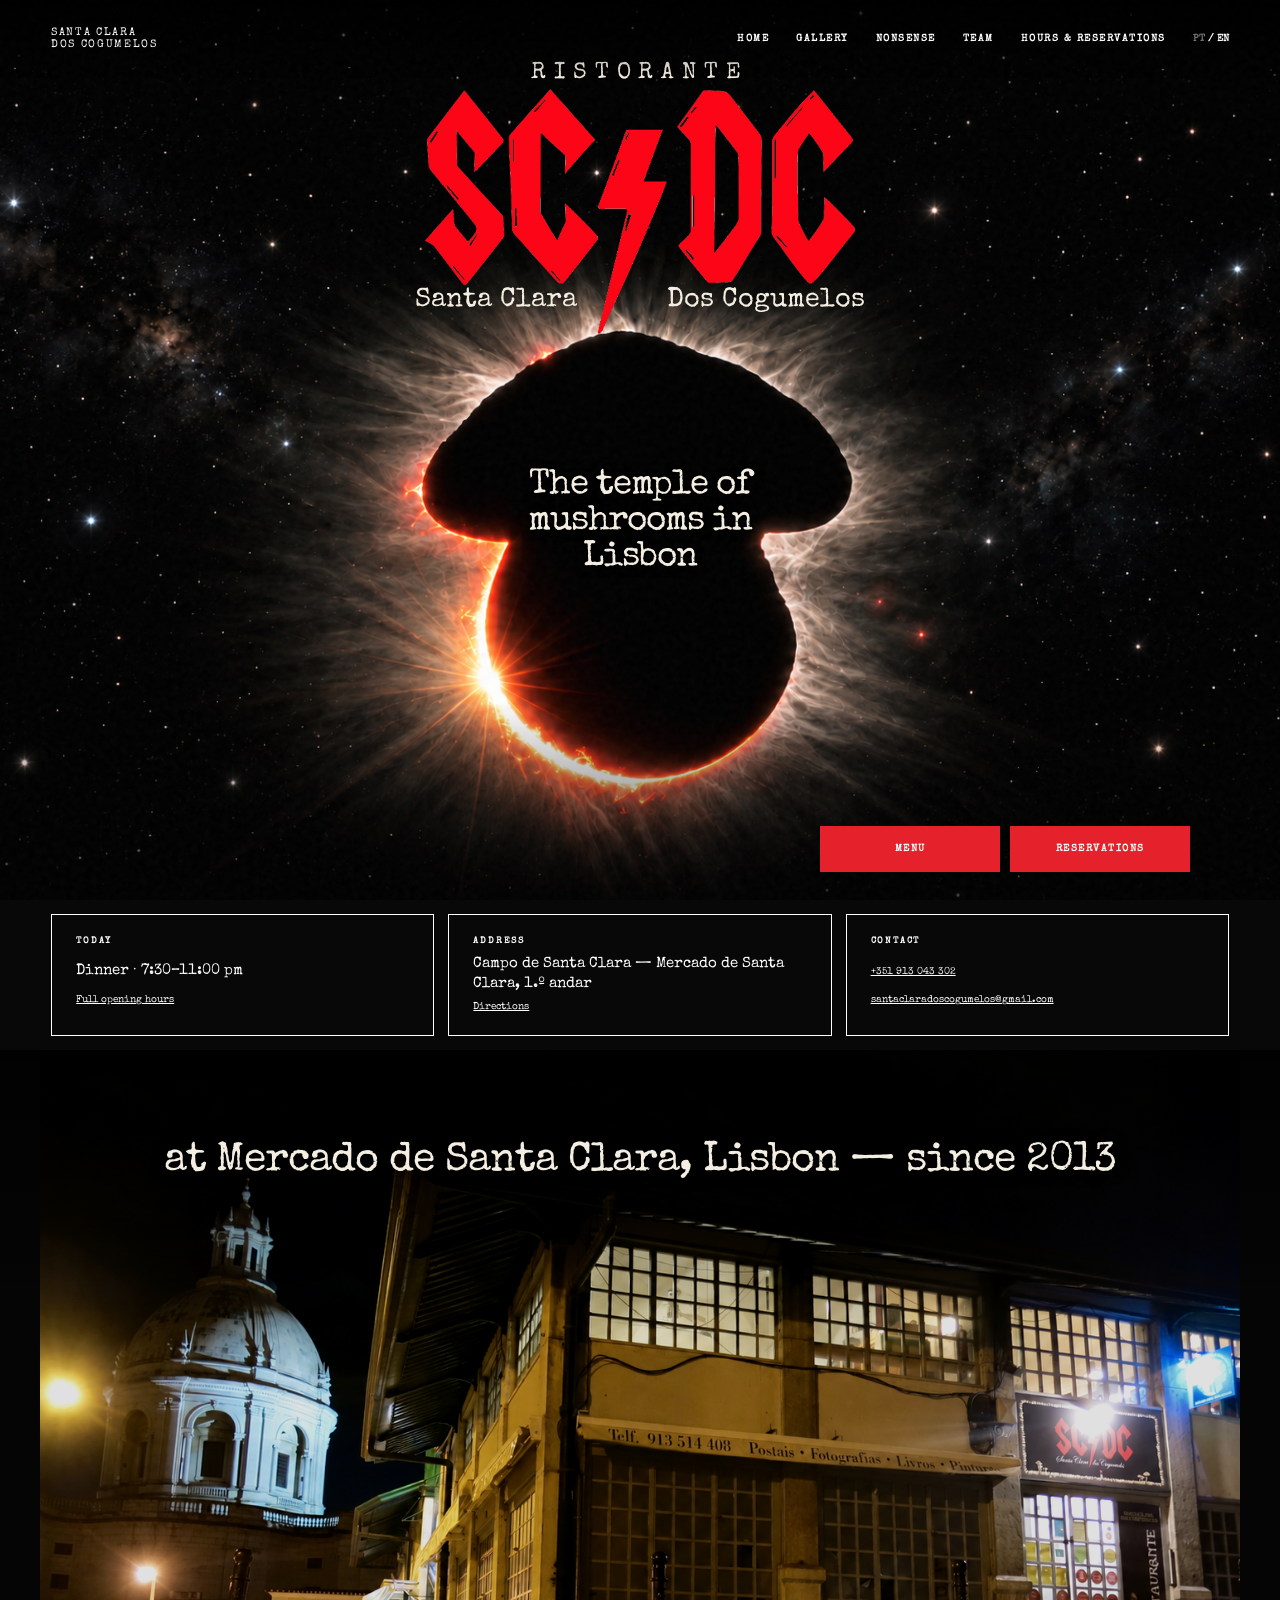
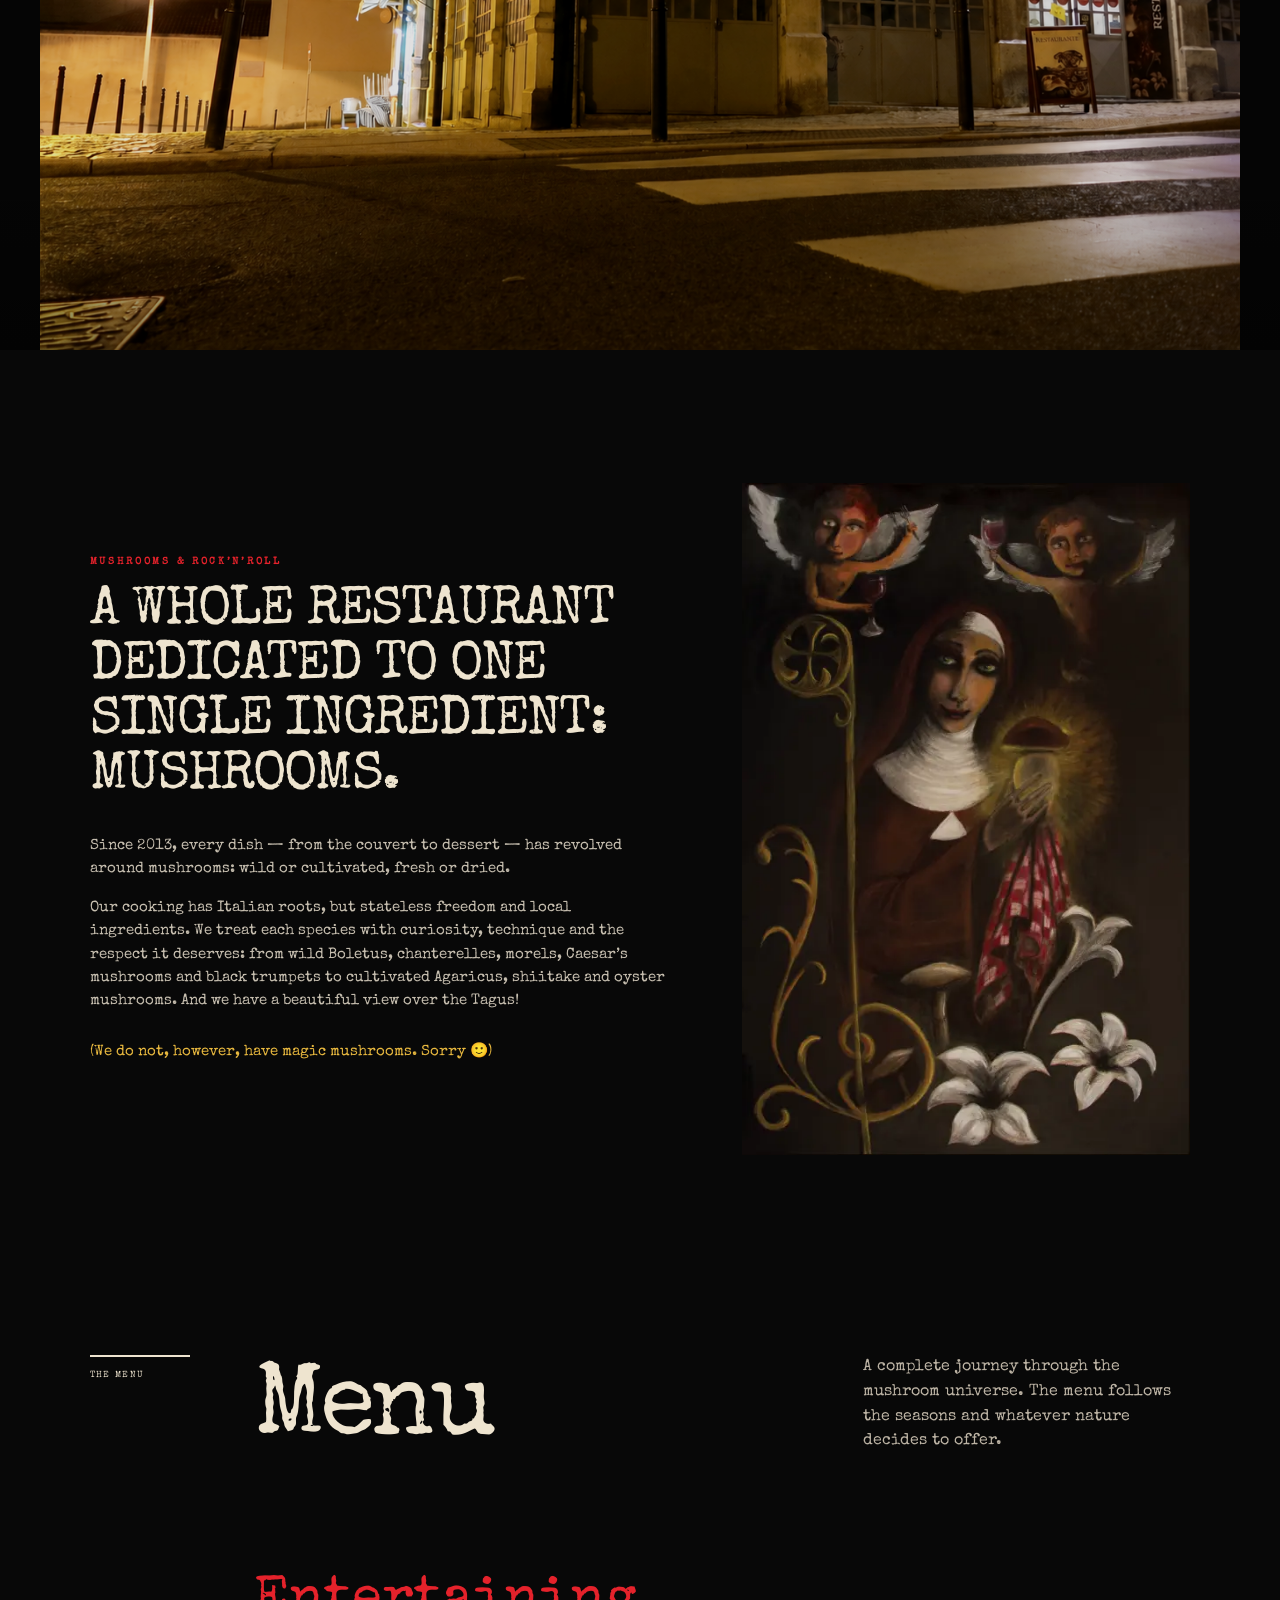
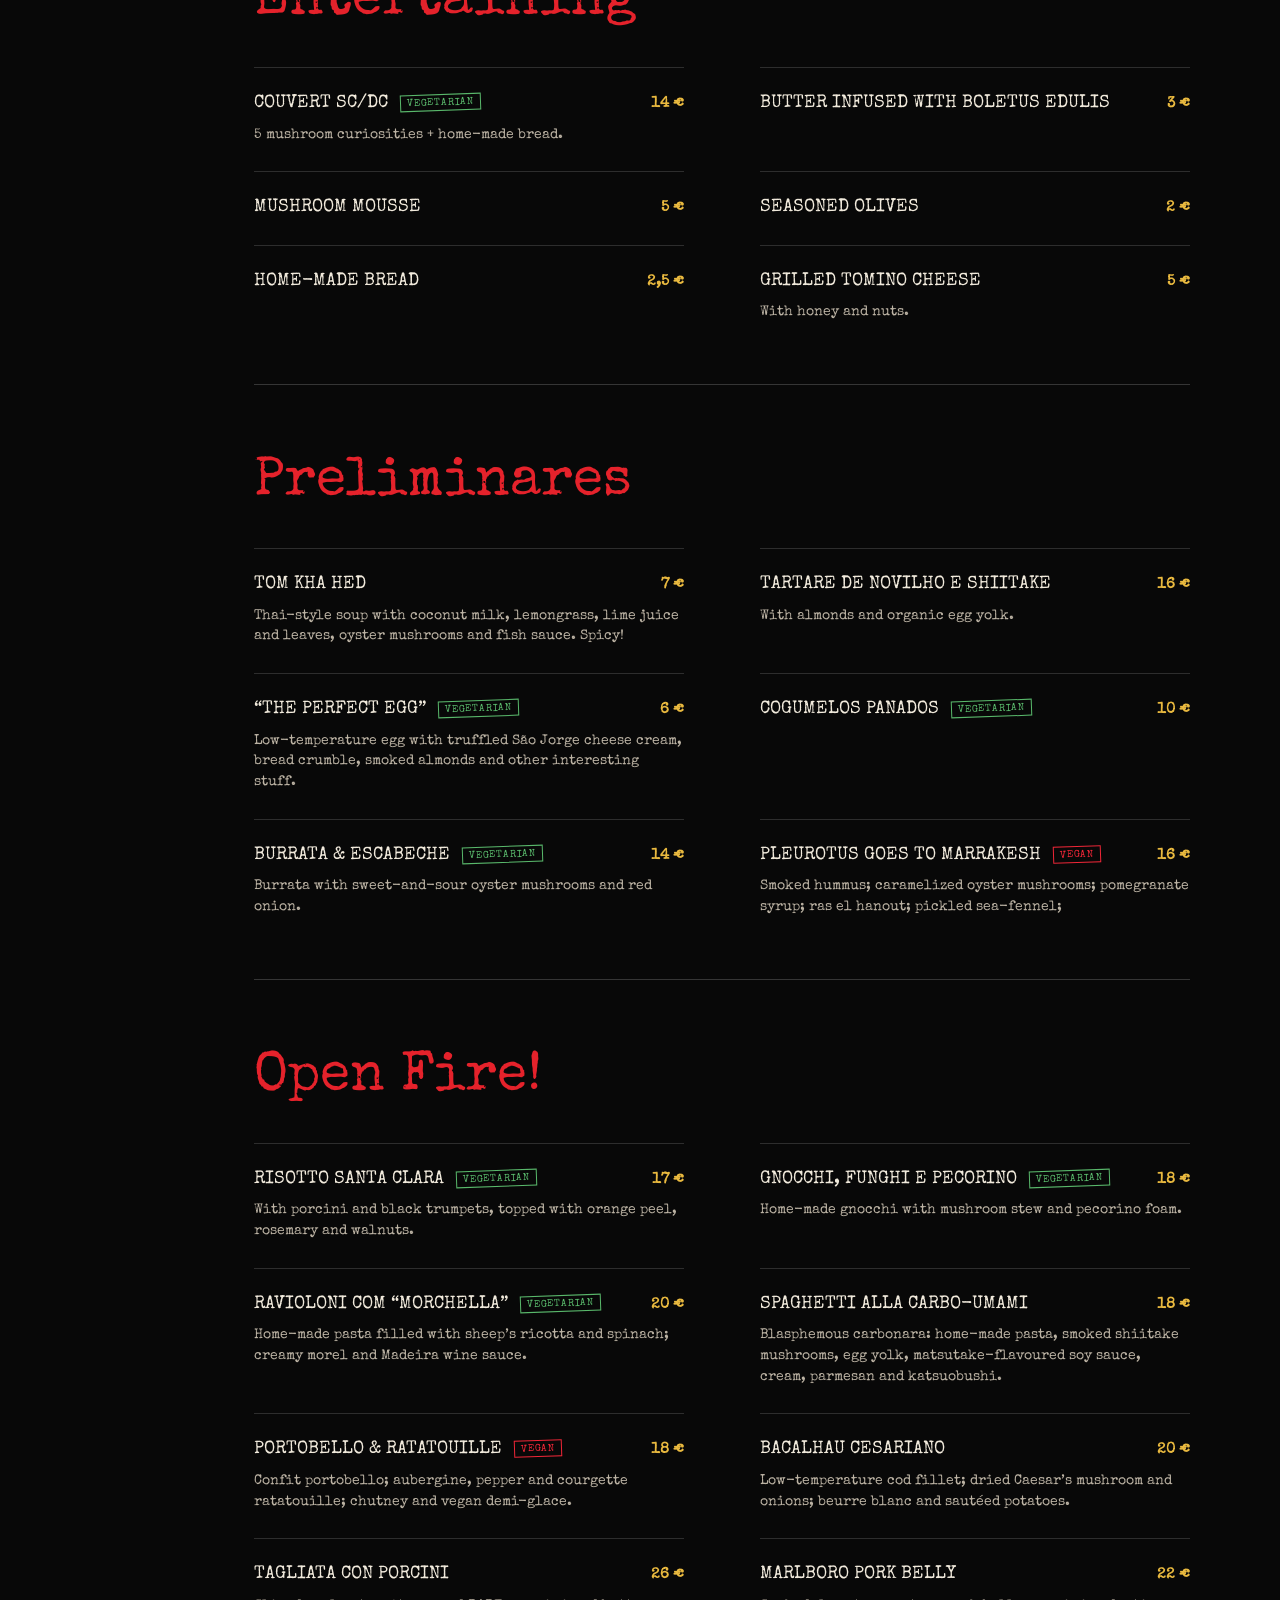
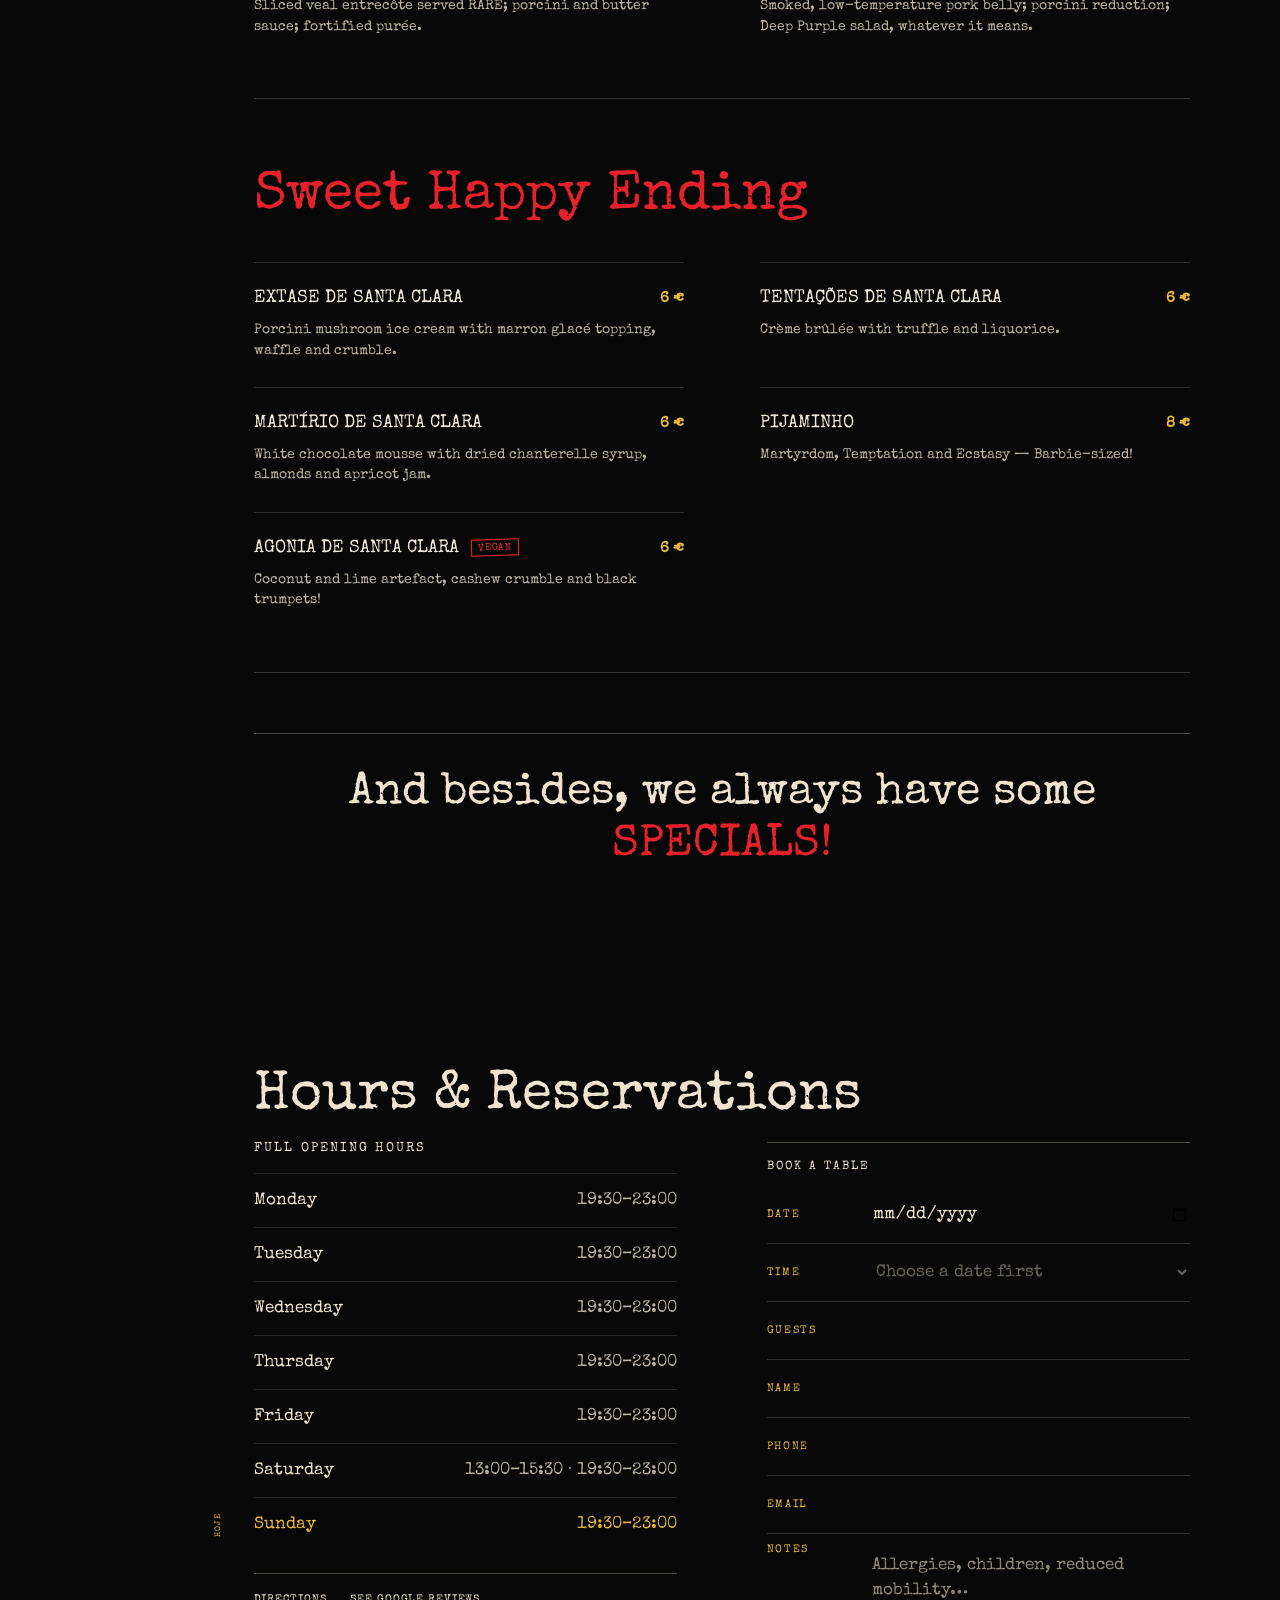
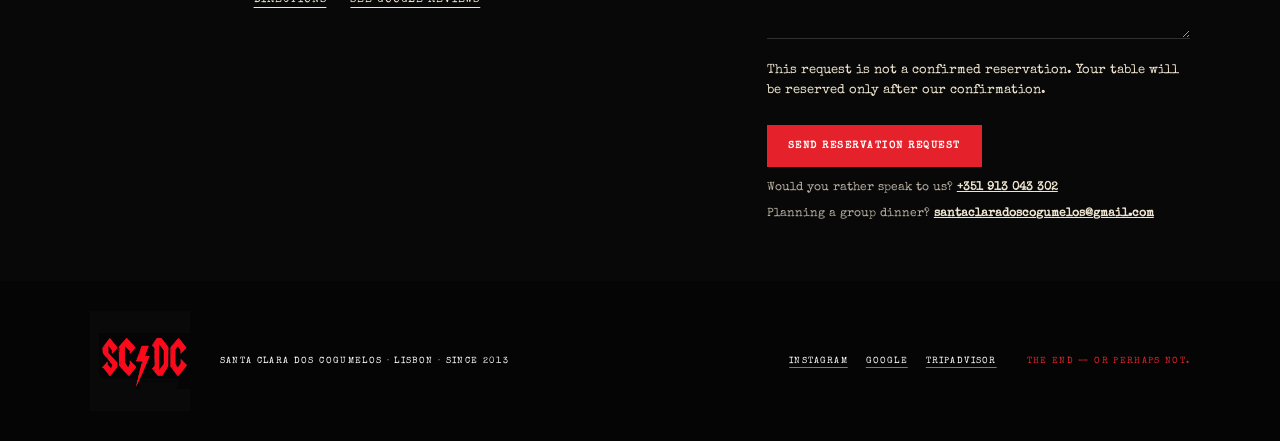
==== en/index.html @ 91ebfc44 "Versione 1.0 completa PT-EN" ====
<!doctype html>
<html lang="en">
  <head>
    <meta charset="utf-8" />
    <meta name="viewport" content="width=device-width,initial-scale=1" />
    <meta name="theme-color" content="#0b0b0a" />
    <meta
      name="description"
      content="Santa Clara dos Cogumelos — Lisbon restaurant entirely dedicated to mushrooms."
    />
    <title>Santa Clara dos Cogumelos · Lisboa</title>
    <link rel="preconnect" href="https://fonts.googleapis.com" />
    <link rel="preconnect" href="https://fonts.gstatic.com" crossorigin />
    <link
      href="https://fonts.googleapis.com/css2?family=Special+Elite&display=swap"
      rel="stylesheet"
    />
    <link rel="stylesheet" href="../styles.css" />
    <link rel="stylesheet" href="../hero-v3.css" />
    <link rel="stylesheet" href="../eclipse-home.css?v=46" />
  </head>
  <body>
    <a class="skip" href="#main">Skip to content</a>
    <header class="site-header">
      <a class="brand" href="#top"
        ><span>Santa Clara<br />dos Cogumelos</span></a
      ><button
        class="menu-toggle"
        aria-expanded="false"
        aria-controls="site-nav"
      >
        Menu
      </button>
      <nav id="site-nav">
        <a href="#top">Home</a><a href="galeria.html">Gallery</a
        ><a href="cretinices.html">Nonsense</a><a href="equipa.html">Team</a
        ><a href="#visitar">Hours &amp; Reservations</a
        ><span class="lang"><a href="../index.html">PT</a> / EN</span>
      </nav>
    </header>
    <main id="main">
      <section class="hero eclipse-hero" id="top">
        <picture
          ><source
            media="(max-width: 900px)"
            srcset="../assets/eclipse-hero-mobile.webp" />
          <img
            class="hero-image"
              src="../assets/eclipse-hero-restaurant.png?v=43"
            alt="Solar eclipse shaped like a mushroom"
        /></picture>
        <div class="hero-grain"></div>
        <div class="hero-grid">
          <div class="hero-card">
            <div class="hero-top">
              <div class="hero-lockup">
                <p class="restaurant-label">Ristorante</p>
                <img
                  class="hero-logo"
                  src="../assets/logo-transparent.png"
                  alt="SCDC"
                />
                <p class="logo-name">
                  <span>Santa Clara</span><span>Dos Cogumelos</span>
                </p>
              </div>
            </div>
            <h1>The temple of<br />mushrooms in<br />Lisbon</h1>
            <div class="actions">
              <a class="button red" href="#ementa">Menu</a
              ><a class="button red" href="#visitar">Reservations</a>
            </div>
          </div>
          <p class="hero-caption">Now showing since 2013</p>
        </div>
      </section>
      <section class="quickfacts">
        <div>
          <span>Today</span><strong>Dinner · 7:30–11:00 pm</strong
          ><a href="#visitar">Full opening hours</a>
        </div>
        <div>
          <span>Address</span
          ><strong
            >Campo de Santa Clara — Mercado de Santa Clara, 1.º andar</strong
          ><a
          href="https://www.google.com/maps/dir/?api=1&amp;destination=Santa+Clara+dos+Cogumelos%2C+Lisboa"
            target="_blank"
            rel="noopener"
          >Directions</a
          >
        </div>
        <div>
          <span>Contact</span
          ><strong><a href="tel:+351913043302">+351 913 043 302</a></strong
          ><a href="mailto:santaclaradoscogumelos@gmail.com"
            >santaclaradoscogumelos@gmail.com</a
          >
        </div>
      </section>
      <section class="exterior-page" aria-label="Restaurant exterior">
        <img
          src="../assets/restaurant-exterior-final.png"
          alt="Santa Clara dos Cogumelos and the National Pantheon dome at night"
        />
        <h2>at Mercado de Santa Clara, Lisbon — since 2013</h2>
      </section>
      <section class="about about-v3 section" id="casa">
        <div class="about-copy-v3 reveal">
          <p class="kicker">Mushrooms &amp; Rock’n’Roll</p>
          <h2>
            A WHOLE RESTAURANT DEDICATED TO ONE SINGLE INGREDIENT: MUSHROOMS.
          </h2>
          <p>Since 2013, every dish — from the couvert to dessert — has revolved around mushrooms: wild or cultivated, fresh or dried.</p>
          <p>Our cooking has Italian roots, but stateless freedom and local ingredients. We treat each species with curiosity, technique and the respect it deserves: from wild Boletus, chanterelles, morels, Caesar’s mushrooms and black trumpets to cultivated Agaricus, shiitake and oyster mushrooms. And we have a beautiful view over the Tagus!</p>
          <p class="magic-note">
            (We do not, however, have magic mushrooms. Sorry 🙂)
          </p>
        </div>
        <figure class="santa-image reveal">
          <img
            src="../assets/santa-painting.webp"
            alt="Santa Clara with a luminous mushroom"
          />
        </figure>
      </section>
      <section class="menu menu-scroll section" id="ementa">
        <aside class="scene light"><span>The menu</span></aside>
        <div class="menu-scroll-body">
          <header class="menu-scroll-head reveal">
            <p class="kicker">Now showing</p>
            <h2>Menu</h2>
            <p>
              A complete journey through the mushroom universe. The menu follows the seasons and whatever nature decides to offer.
            </p>
          </header>
          <div class="menu-categories reveal">
            <section class="menu-category" id="entertaining">
              <header><h3>Entertaining</h3></header>
              <div class="dish-grid">
                <article class="dish">
                  <div>
                    <h4>
                      Couvert SC/DC
                      <span class="vegetarian-stamp">Vegetarian</span>
                    </h4>
                    <b>14 €</b>
                  </div>
                  <p>5 mushroom curiosities + home-made bread.</p>
                </article>
                <article class="dish">
                  <div>
                    <h4>Butter infused with Boletus edulis</h4>
                    <b>3 €</b>
                  </div>
                </article>
                <article class="dish">
                  <div>
                    <h4>Mushroom mousse</h4>
                    <b>5 €</b>
                  </div>
                </article>
                <article class="dish">
                  <div>
                    <h4>Seasoned olives</h4>
                    <b>2 €</b>
                  </div>
                </article>
                <article class="dish">
                  <div>
                    <h4>Home-made bread</h4>
                    <b>2,5 €</b>
                  </div>
                </article>
                <article class="dish">
                  <div>
                    <h4>Grilled Tomino cheese</h4>
                    <b>5 €</b>
                  </div>
                  <p>With honey and nuts.</p>
                </article>
              </div>
            </section>
            <section class="menu-category" id="preliminares">
              <header><h3>Preliminares</h3></header>
              <div class="dish-grid">
                <article class="dish">
                  <div>
                    <h4>Tom Kha Hed</h4>
                    <b>7 €</b>
                  </div>
                  <p>
                    Thai-style soup with coconut milk, lemongrass, lime juice and leaves, oyster mushrooms and fish sauce. Spicy!
                  </p>
                </article>
                <article class="dish">
                  <div>
                    <h4>Tartare de novilho e shiitake</h4>
                    <b>16 €</b>
                  </div>
                  <p>With almonds and organic egg yolk.</p>
                </article>
                <article class="dish">
                  <div>
                    <h4>
                      “The Perfect Egg”
                      <span class="vegetarian-stamp">Vegetarian</span>
                    </h4>
                    <b>6 €</b>
                  </div>
                  <p>
                    Low-temperature egg with truffled São Jorge cheese cream, bread crumble, smoked almonds and other interesting stuff.
                  </p>
                </article>
                <article class="dish">
                  <div>
                    <h4>
                      Cogumelos panados
                      <span class="vegetarian-stamp">Vegetarian</span>
                    </h4>
                    <b>10 €</b>
                  </div>
                </article>
                <article class="dish">
                  <div>
                    <h4>
                      Burrata &amp; escabeche
                      <span class="vegetarian-stamp">Vegetarian</span>
                    </h4>
                    <b>14 €</b>
                  </div>
                  <p>
                    Burrata with sweet-and-sour oyster mushrooms and red onion.
                  </p>
                </article>
                <article class="dish">
                  <div>
                    <h4>
                      PLEUROTUS GOES TO MARRAKESH
                      <span class="vegan-stamp">Vegan</span>
                    </h4>
                    <b>16 €</b>
                  </div>
                  <p>
                    Smoked hummus; caramelized oyster mushrooms; pomegranate
                    syrup; ras el hanout; pickled sea-fennel;
                  </p>
                </article>
              </div>
            </section>
            <section class="menu-category" id="open-fire">
              <header><h3>Open Fire!</h3></header>
              <div class="dish-grid">
                <article class="dish">
                  <div>
                    <h4>
                      Risotto Santa Clara
                      <span class="vegetarian-stamp">Vegetarian</span>
                    </h4>
                    <b>17 €</b>
                  </div>
                  <p>
                    With porcini and black trumpets, topped with orange peel, rosemary and walnuts.
                  </p>
                </article>
                <article class="dish">
                  <div>
                    <h4>
                      Gnocchi, funghi e pecorino
                      <span class="vegetarian-stamp">Vegetarian</span>
                    </h4>
                    <b>18 €</b>
                  </div>
                  <p>
                    Home-made gnocchi with mushroom stew and pecorino foam.
                  </p>
                </article>
                <article class="dish">
                  <div>
                    <h4>
                      Ravioloni com “Morchella”
                      <span class="vegetarian-stamp">Vegetarian</span>
                    </h4>
                    <b>20 €</b>
                  </div>
                  <p>
                    Home-made pasta filled with sheep’s ricotta and spinach; creamy morel and Madeira wine sauce.
                  </p>
                </article>
                <article class="dish">
                  <div>
                    <h4>Spaghetti alla carbo-umami</h4>
                    <b>18 €</b>
                  </div>
                  <p>
                    Blasphemous carbonara: home-made pasta, smoked shiitake mushrooms, egg yolk, matsutake-flavoured soy sauce, cream, parmesan and katsuobushi.
                  </p>
                </article>
                <article class="dish">
                  <div>
                    <h4>
                      Portobello &amp; ratatouille
                      <span class="vegan-stamp">Vegan</span>
                    </h4>
                    <b>18 €</b>
                  </div>
                  <p>
                    Confit portobello; aubergine, pepper and courgette ratatouille; chutney and vegan demi-glace.
                  </p>
                </article>
                <article class="dish">
                  <div>
                    <h4>Bacalhau cesariano</h4>
                    <b>20 €</b>
                  </div>
                  <p>
                    Low-temperature cod fillet; dried Caesar’s mushroom and onions; beurre blanc and sautéed potatoes.
                  </p>
                </article>
                <article class="dish">
                  <div>
                    <h4>Tagliata con porcini</h4>
                    <b>26 €</b>
                  </div>
                  <p>
                    Sliced veal entrecôte served RARE; porcini and butter sauce; fortified purée.
                  </p>
                </article>
                <article class="dish">
                  <div>
                    <h4>Marlboro Pork Belly</h4>
                    <b>22 €</b>
                  </div>
                  <p>
                    Smoked, low-temperature pork belly; porcini reduction; Deep Purple salad, whatever it means.
                  </p>
                </article>
              </div>
            </section>
            <section class="menu-category" id="sweet-ending">
              <header><h3>Sweet Happy Ending</h3></header>
              <div class="dish-grid">
                <article class="dish">
                  <div>
                    <h4>Extase de Santa Clara</h4>
                    <b>6 €</b>
                  </div>
                  <p>
                    Porcini mushroom ice cream with marron glacé topping, waffle and crumble.
                  </p>
                </article>
                <article class="dish">
                  <div>
                    <h4>Tentações de Santa Clara</h4>
                    <b>6 €</b>
                  </div>
                  <p>Crème brûlée with truffle and liquorice.</p>
                </article>
                <article class="dish">
                  <div>
                    <h4>Martírio de Santa Clara</h4>
                    <b>6 €</b>
                  </div>
                  <p>
                    White chocolate mousse with dried chanterelle syrup, almonds and apricot jam.
                  </p>
                </article>
                <article class="dish">
                  <div>
                    <h4>Pijaminho</h4>
                    <b>8 €</b>
                  </div>
                  <p>Martyrdom, Temptation and Ecstasy — Barbie-sized!</p>
                </article>
                <article class="dish">
                  <div>
                    <h4>
                      Agonia de Santa Clara
                      <span class="vegan-stamp">Vegan</span>
                    </h4>
                    <b>6 €</b>
                  </div>
                  <p>Coconut and lime artefact, cashew crumble and black trumpets!</p>
                </article>
              </div>
            </section>
          </div>
          <p class="menu-specials">
            And besides, we always have some <strong>SPECIALS!</strong>
          </p>
        </div>
      </section>
      <section class="visit booking-page" id="visitar">
        <aside class="scene light"><span>Last sitting</span></aside>
        <h2>Hours &amp; Reservations</h2>
        <div class="booking-layout">
          <div class="hours" aria-label="Full opening hours">
            <h3>Full opening hours</h3>
            <div class="hours-row" data-weekday="1">
              <span>Monday</span><time>19:30–23:00</time>
            </div>
            <div class="hours-row" data-weekday="2">
              <span>Tuesday</span><time>19:30–23:00</time>
            </div>
            <div class="hours-row" data-weekday="3">
              <span>Wednesday</span><time>19:30–23:00</time>
            </div>
            <div class="hours-row" data-weekday="4">
              <span>Thursday</span><time>19:30–23:00</time>
            </div>
            <div class="hours-row" data-weekday="5">
              <span>Friday</span><time>19:30–23:00</time>
            </div>
            <div class="hours-row" data-weekday="6">
              <span>Saturday</span><time>13:00–15:30 · 19:30–23:00</time>
            </div>
          <div class="hours-row" data-weekday="0">
            <span>Sunday</span><time>19:30–23:00</time>
          </div>
          <div class="visit-links" aria-label="Location and reviews">
            <a
              href="https://www.google.com/maps/dir/?api=1&amp;destination=Santa+Clara+dos+Cogumelos%2C+Lisboa"
              target="_blank"
              rel="noopener"
              >Directions</a
            >
            <a
              href="https://maps.app.goo.gl/Q9kSZVqHnCMzzbDn8"
              target="_blank"
              rel="noopener"
              >See Google reviews</a
            >
          </div>
          </div>
          <form class="reservation-form" id="reservation-form">
            <h3>Book a table</h3>
            <input name="language" type="hidden" value="en" /><input
              name="requestId"
              type="hidden"
            /><input
              class="form-trap"
              name="website"
              type="text"
              tabindex="-1"
              autocomplete="off"
              aria-hidden="true"
            />
            <div class="form-row">
              <label for="booking-date">Date</label
              ><input id="booking-date" name="date" type="date" required />
            </div>
            <div class="form-row">
              <label for="booking-time">Time</label
              ><select id="booking-time" name="time" required disabled>
                <option value="">Choose a date first</option>
              </select>
            </div>
            <div class="form-row">
              <label for="booking-people">Guests</label
              ><input
                id="booking-people"
                name="people"
                type="number"
                min="1"
                inputmode="numeric"
                required
              />
            </div>
            <div class="form-row">
              <label for="booking-name">Name</label
              ><input
                id="booking-name"
                name="name"
                type="text"
                autocomplete="name"
                required
              />
            </div>
            <div class="form-row">
              <label for="booking-contact">Phone</label
              ><input
                id="booking-contact"
                name="contact"
                type="tel"
                autocomplete="tel"
                inputmode="tel"
                required
              />
            </div>
            <div class="form-row">
              <label for="booking-email">Email</label
              ><input
                id="booking-email"
                name="email"
                type="email"
                autocomplete="email"
                required
              />
            </div>
            <div class="form-row form-row-notes">
              <label for="booking-notes">Notes</label
              ><textarea
                id="booking-notes"
                name="notes"
                rows="3"
                maxlength="1000"
                placeholder="Allergies, children, reduced mobility…"
              ></textarea>
            </div>
            <p class="form-notice">
              This request is not a confirmed reservation. Your table will be reserved only after our confirmation.
            </p>
            <button class="button red" type="submit">
              Send reservation request
            </button>
            <p
              class="form-status"
              id="reservation-status"
              role="status"
              aria-live="polite"
            ></p>
          <p class="booking-alternative">
            Would you rather speak to us?
            <a href="tel:+351913043302">+351 913 043 302</a>
          </p>
          <p class="group-alternative">
            Planning a group dinner?
            <a href="mailto:santaclaradoscogumelos@gmail.com">santaclaradoscogumelos@gmail.com</a>
          </p>
        </form>
        </div>
      </section>
    </main>
    <footer>
      <img src="../assets/logo.jpg" alt="SCDC" />
    <p>Santa Clara dos Cogumelos · Lisbon · Since 2013</p>
    <nav class="social-links" aria-label="Social media and reviews">
      <a
        href="https://www.instagram.com/santaclaradoscogumelos/"
        target="_blank"
        rel="noopener"
        >Instagram</a
      >
      <a
        href="https://maps.app.goo.gl/Q9kSZVqHnCMzzbDn8"
        target="_blank"
        rel="noopener"
        >Google</a
      >
      <a
        href="https://www.tripadvisor.com/Restaurant_Review-g189158-d4115385-Reviews-Santa_Clara_dos_Cogumelos-Lisbon_Lisbon_District_Central_Portugal.html"
        target="_blank"
        rel="noopener"
        >TripAdvisor</a
      >
    </nav>
    <p class="end">THE END — or perhaps not.</p>
    </footer>
    <script src="script.js"></script>
  </body>
</html>
---- styles.css ----
:root {
  --ink: #0b0b0a;
  --paper: #eee4cf;
  --red: #e5222b;
  --wine: #651a1e;
  --yellow: #e9b93f;
  --line: #251a1038;
}
* {
  box-sizing: border-box;
}
html {
  scroll-behavior: smooth;
}
body {
  margin: 0;
  color: var(--ink);
  background: var(--paper);
  font-family: Arial, sans-serif;
}
img {
  display: block;
  width: 100%;
}
a {
  color: inherit;
}
.skip {
  position: fixed;
  z-index: 99;
  top: -60px;
  left: 20px;
  padding: 12px;
  background: #fff;
}
.skip:focus {
  top: 10px;
}
.site-header {
  position: fixed;
  z-index: 30;
  inset: 0 0 auto;
  height: 78px;
  display: flex;
  align-items: center;
  justify-content: space-between;
  padding: 0 4vw;
  color: #fff;
  background: linear-gradient(#000b, transparent);
  transition: 0.3s;
}
.site-header.scrolled {
  height: 68px;
  background: #090908f5;
  border-bottom: 1px solid #ffffff24;
}
.brand {
  display: flex;
  align-items: center;
  gap: 12px;
  text-decoration: none;
  font-family: Georgia, serif;
  font-size: 11px;
  letter-spacing: 0.15em;
  line-height: 1.05;
  text-transform: uppercase;
}
.brand img {
  width: 74px;
  height: 42px;
  object-fit: cover;
  mix-blend-mode: screen;
}
.site-header nav {
  display: flex;
  align-items: center;
  gap: 27px;
}
.site-header nav > a {
  font-size: 10px;
  font-weight: bold;
  letter-spacing: 0.15em;
  text-decoration: none;
  text-transform: uppercase;
}
.nav-book {
  padding: 11px 16px;
  border: 1px solid #fff;
}
.lang {
  font-size: 10px;
  font-weight: bold;
}
.lang button,
.lang a {
  padding: 0;
  border: 0;
  color: #777;
  background: none;
  text-decoration: none;
}
.menu-toggle {
  display: none;
}
.hero {
  position: relative;
  min-height: 100svh;
  color: #fff;
  background: #000;
  overflow: hidden;
}
.hero-image {
  position: absolute;
  inset: 0;
  height: 100%;
  object-fit: cover;
  filter: saturate(0.7) contrast(1.17) brightness(0.62);
}
.hero:after {
  content: "";
  position: absolute;
  inset: 0;
  background:
    linear-gradient(90deg, #000e, #0008 43%, transparent 78%),
    linear-gradient(0deg, #000b, transparent 55%);
}
.hero-grain {
  position: absolute;
  z-index: 2;
  inset: 0;
  opacity: 0.12;
  background-image: url("data:image/svg+xml,%3Csvg viewBox='0 0 160 160' xmlns='http://www.w3.org/2000/svg'%3E%3Cfilter id='n'%3E%3CfeTurbulence type='fractalNoise' baseFrequency='.9' numOctaves='4'/%3E%3C/filter%3E%3Crect width='100%25' height='100%25' filter='url(%23n)'/%3E%3C/svg%3E");
}
.hero-grid {
  position: relative;
  z-index: 3;
  display: grid;
  grid-template-columns: 1fr 1fr;
  align-items: end;
  min-height: 100svh;
  padding: 130px 7vw 8vh;
}
.hero-card {
  max-width: 680px;
}
.overline,
.kicker {
  margin: 0 0 18px;
  color: var(--red);
  font-size: 10px;
  font-weight: bold;
  letter-spacing: 0.27em;
  text-transform: uppercase;
}
.hero-logo {
  width: clamp(170px, 19vw, 290px);
  height: 110px;
  object-fit: cover;
  mix-blend-mode: screen;
  margin-bottom: 15px;
}
.hero h1,
.section h2 {
  margin: 0;
  font-family: Georgia, serif;
  font-weight: 400;
  letter-spacing: -0.045em;
}
.hero h1 {
  font-size: clamp(49px, 6vw, 93px);
  line-height: 0.92;
}
.hero-text {
  max-width: 560px;
  margin: 25px 0;
  font-family: Georgia, serif;
  font-size: 18px;
  line-height: 1.55;
}
.actions {
  display: flex;
  gap: 12px;
  flex-wrap: wrap;
}
.button {
  display: inline-block;
  padding: 15px 20px;
  border: 1px solid currentColor;
  font-size: 10px;
  font-weight: bold;
  letter-spacing: 0.15em;
  text-decoration: none;
  text-transform: uppercase;
}
.button.red {
  color: #fff;
  background: var(--red);
  border-color: var(--red);
}
.button.ghost {
  color: #fff;
  background: #0003;
}
.hero-caption {
  justify-self: end;
  display: flex;
  align-items: center;
  gap: 18px;
  margin: 0;
  font-size: 9px;
  letter-spacing: 0.18em;
  text-transform: uppercase;
  writing-mode: vertical-rl;
}
.hero-caption span {
  display: grid;
  place-items: center;
  width: 34px;
  height: 34px;
  border: 1px solid #fff;
  border-radius: 50%;
  font: 14px Georgia;
}
.quickfacts {
  display: grid;
  grid-template-columns: repeat(3, 1fr);
  color: #fff;
  background: var(--red);
}
.quickfacts > div {
  display: grid;
  gap: 7px;
  padding: 26px 4vw;
  border-right: 1px solid #0003;
}
.quickfacts span {
  font-size: 9px;
  font-weight: bold;
  letter-spacing: 0.2em;
  text-transform: uppercase;
}
.quickfacts strong {
  font: 17px Georgia;
}
.quickfacts a {
  font-size: 10px;
}
.section {
  position: relative;
  display: grid;
  grid-template-columns: 100px 1.1fr 0.9fr;
  gap: 5vw;
  padding: 120px 7vw;
}
.scene {
  display: flex;
  gap: 12px;
  align-items: flex-start;
  padding-top: 9px;
  border-top: 2px solid;
  font-size: 9px;
  letter-spacing: 0.15em;
  text-transform: uppercase;
}
.scene b {
  font: 20px Georgia;
}
.scene span {
  padding-top: 5px;
}
.scene.light {
  color: var(--paper);
}
.about {
  background-image: repeating-linear-gradient(
    0deg,
    transparent,
    transparent 31px,
    #5a422008 32px
  );
}
.about-copy h2 {
  font-size: clamp(43px, 5.2vw, 78px);
  line-height: 1;
}
.columns {
  display: grid;
  grid-template-columns: 1fr 1fr;
  gap: 35px;
  margin-top: 38px;
}
.columns p {
  font: 17px/1.65 Georgia;
}
.about blockquote {
  margin: 43px 0 0;
  padding: 25px 0;
  border-block: 1px solid var(--line);
  color: var(--wine);
  font: italic 25px/1.35 Georgia;
}
.about-image {
  align-self: center;
  margin: 35px 0 0;
  transform: rotate(1.2deg);
}
.about-image img {
  filter: sepia(0.16) contrast(1.08);
  box-shadow: 14px 16px var(--wine);
}
figcaption {
  padding-top: 13px;
  font-size: 9px;
  font-weight: bold;
  letter-spacing: 0.14em;
  text-transform: uppercase;
}
.menu {
  grid-template-columns: 100px 1fr;
  color: var(--paper);
  background: var(--ink);
}
.menu-head {
  display: grid;
  grid-template-columns: 1.2fr 0.8fr;
  column-gap: 7vw;
}
.menu-head .kicker {
  grid-column: 1/-1;
}
.menu-head h2 {
  font-size: clamp(50px, 7vw, 104px);
  line-height: 0.83;
}
.menu-head > p:last-child {
  align-self: end;
  color: #c1b8a7;
  font: 18px/1.6 Georgia;
}
.menu-board {
  grid-column: 2;
  margin-top: 80px;
  border-top: 1px solid #ffffff40;
}
.menu-group {
  display: grid;
  grid-template-columns: 0.35fr 0.65fr;
  padding: 45px 0;
  border-bottom: 1px solid #ffffff26;
}
.menu-group header {
  padding-right: 5vw;
}
.menu-group h3 {
  margin: 0;
  color: var(--red);
  font: italic 28px Georgia;
}
.menu-group header span {
  font-size: 9px;
  letter-spacing: 0.15em;
  text-transform: uppercase;
}
.menu-group article {
  margin-bottom: 22px;
}
.menu-group article > div {
  display: flex;
  align-items: baseline;
  gap: 8px;
}
.menu-group h4 {
  margin: 0;
  font: 18px Georgia;
}
.menu-group article i {
  flex: 1;
  border-bottom: 1px dotted #777;
}
.menu-group article b {
  color: var(--yellow);
  font-size: 12px;
}
.menu-group article p {
  margin: 6px 0;
  color: #aea596;
  font-size: 12px;
  line-height: 1.5;
}
.menu-group article em {
  padding: 3px 6px;
  color: var(--paper);
  border: 1px solid #71695c;
  font: normal 8px Arial;
  text-transform: uppercase;
}
.menu-two {
  display: grid;
  grid-template-columns: 1fr 1fr;
  gap: 5vw;
}
.ending {
  background: #151513;
}
.menu-note {
  margin: 25px 0;
  color: #777;
  font-size: 9px;
  letter-spacing: 0.1em;
  text-transform: uppercase;
}
.gallery {
  grid-template-columns: 100px 1fr;
}
.gallery-title h2 {
  font-size: clamp(47px, 6vw, 90px);
  line-height: 0.92;
}
.gallery-grid {
  grid-column: 2;
  display: grid;
  grid-template-columns: 1.25fr 0.75fr;
  grid-template-rows: 430px 430px;
  gap: 24px;
  margin-top: 65px;
}
.gallery-grid figure {
  position: relative;
  margin: 0;
  overflow: hidden;
  background: #222;
}
.gallery-grid img {
  height: 100%;
  object-fit: cover;
  filter: saturate(0.72) contrast(1.08);
  transition: 0.8s;
}
.gallery-grid figure:hover img {
  transform: scale(1.025);
}
.gallery-grid figcaption {
  position: absolute;
  inset: auto 0 0;
  padding: 40px 20px 18px;
  color: #fff;
  background: linear-gradient(transparent, #000c);
}
.g1 {
  grid-row: 1/3;
}
.visit {
  grid-template-columns: 100px 1fr;
  color: var(--paper);
  background: var(--wine);
}
.visit-title h2 {
  font-size: clamp(48px, 6vw, 91px);
  line-height: 0.92;
}
.visit-grid {
  grid-column: 2;
  display: grid;
  grid-template-columns: repeat(3, 1fr);
  gap: 5vw;
  margin-top: 70px;
  padding-top: 45px;
  border-top: 1px solid #ffffff50;
}
.visit-grid h3 {
  font: 26px Georgia;
}
.visit-grid p {
  font-size: 13px;
  line-height: 1.7;
}
.visit-grid > div > a:not(.button) {
  font-size: 11px;
  font-weight: bold;
}
footer {
  display: flex;
  align-items: center;
  gap: 30px;
  min-height: 140px;
  padding: 30px 7vw;
  color: #fff;
  background: #050505;
}
footer img {
  width: 100px;
  mix-blend-mode: screen;
}
footer p {
  font-size: 9px;
  letter-spacing: 0.15em;
  text-transform: uppercase;
}
.social-links {
  display: flex;
  align-items: center;
  gap: 18px;
  margin-left: auto;
}
.social-links a {
  font-size: 9px;
  letter-spacing: 0.13em;
  text-decoration-color: #777;
  text-underline-offset: 4px;
  text-transform: uppercase;
}
.social-links a:hover,
.social-links a:focus-visible {
  color: var(--red);
}
.end {
  margin-left: 0;
  color: var(--red);
}
.reveal {
  opacity: 1;
}
.js .reveal {
  opacity: 0;
  transform: translateY(25px);
  transition: 0.7s;
}
.js .reveal.visible {
  opacity: 1;
  transform: none;
}
@media (max-width: 900px) {
  .site-header {
    height: 66px;
    padding: 0 20px;
    background: #090908ee;
  }
  .brand span {
    display: none;
  }
  .brand img {
    width: 62px;
  }
  .menu-toggle {
    display: block;
    padding: 9px 12px;
    color: #fff;
    border: 1px solid #777;
    background: none;
    font-size: 9px;
  }
  .site-header nav {
    position: absolute;
    top: 66px;
    left: 0;
    right: 0;
    display: none;
    flex-direction: column;
    align-items: stretch;
    gap: 0;
    padding: 12px 22px 25px;
    background: #090908;
  }
  .site-header nav.open {
    display: flex;
  }
  .site-header nav > a,
  .lang {
    padding: 14px 0;
    border-bottom: 1px solid #333;
  }
  .nav-book {
    color: var(--red);
    border: 0;
  }
  .hero-grid {
    grid-template-columns: 1fr;
    padding: 100px 22px 9vh;
  }
  .hero:after {
    background: linear-gradient(0deg, #000e, #0005 75%, #0007);
  }
  .hero-logo {
    height: 85px;
  }
  .hero-caption {
    display: none;
  }
  .quickfacts {
    grid-template-columns: 1fr;
  }
  .quickfacts > div {
    padding: 20px 24px;
    border-right: 0;
    border-bottom: 1px solid #0003;
  }
  .section {
    grid-template-columns: 1fr;
    padding: 82px 24px;
  }
  .scene {
    width: 92px;
  }
  .about-image,
  .menu-head,
  .menu-board,
  .gallery-grid,
  .visit-grid {
    grid-column: 1;
  }
  .columns,
  .menu-head,
  .menu-group,
  .menu-two,
  .visit-grid {
    grid-template-columns: 1fr;
  }
  .about-image {
    margin-top: 10px;
  }
  .menu-head h2 {
    margin-bottom: 25px;
  }
  .menu-board {
    margin-top: 50px;
  }
  .menu-group header {
    margin-bottom: 30px;
  }
  .gallery-grid {
    grid-template-columns: 1fr;
    grid-template-rows: 440px 300px 300px;
    margin-top: 30px;
  }
  .g1 {
    grid-row: auto;
  }
  .visit-grid {
    gap: 28px;
    margin-top: 35px;
  }
  .end {
    width: 100%;
    margin: 0;
  }
  .social-links {
    order: 3;
    width: 100%;
    margin-left: 0;
    padding-top: 5px;
  }
  footer {
    flex-wrap: wrap;
    padding: 25px;
  }
}
@media (prefers-reduced-motion: reduce) {
  html {
    scroll-behavior: auto;
  }
  .js .reveal {
    opacity: 1;
    transform: none;
  }
}
.site-header .brand span {
  display: block;
}
---- hero-v3.css ----
.hero-grid { align-items: stretch; padding: 0 7vw 20px; }
.hero-card { grid-column: 1 / 3; width: 100%; max-width: none; margin: 0; padding: 0; background: none; }
.hero { background: #050505; }
.hero-image { transform: none; object-position: center top; filter: saturate(.86) contrast(1.06) brightness(.82); }
.hero:after { background: linear-gradient(90deg, #0002, transparent 28%, transparent 78%, #0003), linear-gradient(0deg, #000b, transparent 25%); }
.hero-grain { opacity: .035; }

.hero-top {
  position: absolute;
  z-index: 4;
  top: clamp(76px, 8vh, 96px);
  left: 50%;
  width: min(560px, 50vw);
  transform: translateX(-50%);
  text-align: center;
}

.hero-lockup {
  width: 100%;
  margin: 0 auto 12px;
  text-align: center;
}

.hero-logo {
  position: relative;
  z-index: 2;
  width: 100%;
  height: auto;
  margin: 0 auto;
  object-fit: contain;
  mix-blend-mode: normal;
}

.logo-name {
  position: relative;
  z-index: 1;
  display: flex;
  justify-content: center;
  gap: clamp(58px, 7vw, 92px);
  margin: -48px 0 0;
  color: #f4eee2;
  font: clamp(19px, 2.1vw, 32px)/1.1 "Special Elite", monospace;
  white-space: nowrap;
}

.logo-name span:first-child { text-align: right; }
.logo-name span:last-child { text-align: left; }

.hero .overline {
  color: #e5dccb;
  font: clamp(12px, 1.15vw, 17px)/1.4 "Special Elite", monospace;
  letter-spacing: .17em;
}

.hero h1 {
  position: absolute;
  z-index: 4;
  top: 72%;
  left: 44%;
  width: min(530px, 37vw);
  transform: translateY(-50%);
  padding: 8px 10px 5px;
  color: #f4eee2;
  background: #05040347;
  text-shadow: 0 2px 10px #000, 0 1px 2px #000;
  font: clamp(38px, 3.55vw, 56px)/1.02 "Special Elite", monospace;
  letter-spacing: -.035em;
  text-align: center;
}

.hero .overline { margin: 0; }
.hero .actions { position: absolute; right: 7vw; bottom: 0; gap: 10px; }
.hero .button { min-width: 180px; padding: 17px 22px; text-align: center; }
.hero-caption { position: absolute; left: 7vw; bottom: 18px; justify-self: auto; flex-direction: row; writing-mode: horizontal-tb; }

.quickfacts {
  gap: 14px;
  padding: 14px 4vw;
  color: #fff;
  background: #080808;
}

.quickfacts > div {
  min-height: 122px;
  padding: 22px 24px;
  border: 1px solid #fff;
}

.quickfacts > div:last-child { border-right: 1px solid #fff; }
.quickfacts strong { font-size: 15px; line-height: 1.35; }
.quickfacts a { overflow-wrap: anywhere; }

@media (max-width: 900px) {
  .hero-grid { min-height: 100svh; padding: 0 22px 14px; }
  .hero-card { grid-column: 1; width: 100%; margin: 0; padding: 0; background: none; }
  .hero-image { object-position: 50% top; }
  .hero:after { background: linear-gradient(0deg,#000d,transparent 32%); }
  .hero-top { top: 72px; width: min(420px, 92vw); }
  .hero-lockup { width: 100%; margin-bottom: 10px; }
  .hero-logo { height: auto; }
  .logo-name { gap: clamp(38px, 12vw, 58px); margin-top: -38px; font-size: clamp(14px, 4.7vw, 20px); }
  .hero .overline { font-size: 11px; letter-spacing: .1em; }
  .hero h1 { top: 71%; left: 50%; width: min(86vw, 470px); transform: translate(-50%, -50%); padding: 10px 8px 7px; font-size: clamp(32px, 8.6vw, 47px); }
  .hero .actions { right: 0; left: 0; }
  .hero .button { flex: 1; min-width: 0; padding: 16px 8px; }
  .hero-caption { display: flex; left: 22px; bottom: 62px; }
  .quickfacts { gap: 10px; padding: 10px; }
  .quickfacts > div { min-height: 0; padding: 20px 22px; border: 1px solid #fff; }
}

/* One-screen schedule and booking page */
.booking-page {
  min-height: 100svh;
  display: grid;
  grid-template-columns: 100px 1fr;
  grid-template-rows: auto 1fr;
  column-gap: 5vw;
  padding: 88px 7vw 34px;
  color: #eee4cf;
  background: #080808;
}

/* Page 02 — house portrait */
.about-v2 {
  min-height: 100svh;
  grid-template-columns: 72px minmax(240px, .8fr) minmax(380px, 1.15fr) minmax(250px, .85fr);
  gap: clamp(18px, 2.4vw, 42px);
  align-items: center;
  padding: 84px 4vw 30px;
  color: #eee4cf;
  background: #080808;
}

.about-v2 > .about-feature-image {
  height: min(76vh, 720px);
  margin: 0;
  display: flex;
  align-items: center;
  justify-content: center;
  overflow: hidden;
  background: #080808;
}

.about-v2 > .about-feature-image img {
  width: 100%;
  height: 100%;
  object-fit: contain;
  filter: saturate(.72) contrast(1.08);
}

.about-copy-v2 h2 {
  margin: 0 0 28px;
  max-width: 650px;
  color: #eee4cf;
  font-size: clamp(28px, 3vw, 45px);
  font-weight: normal;
  line-height: 1.08;
  letter-spacing: -.025em;
}

.about-copy-v2 > p:not(.kicker) {
  max-width: 670px;
  margin: 0 0 16px;
  color: #c7bfb0;
  font-size: clamp(13px, 1.15vw, 16px);
  line-height: 1.6;
}

.about-copy-v2 .magic-note { margin-top: 30px !important; color: #e9b93f !important; font-size: 15px !important; }
.about-gallery-v2 { display: grid; grid-template-rows: 1fr 1fr; gap: 12px; height: min(76vh, 720px); }
.about-gallery-v2 figure { position: relative; margin: 0; overflow: hidden; background: #161616; }
.about-gallery-v2 img { height: 100%; object-fit: cover; filter: saturate(.72) contrast(1.08); }

@media (max-width: 1100px) {
  .about-v2 { grid-template-columns: 60px minmax(210px, .72fr) minmax(340px, 1.1fr) minmax(220px, .76fr); gap: 18px; padding-left: 2.5vw; padding-right: 2.5vw; }
  .about-copy-v2 h2 { font-size: clamp(25px, 3.2vw, 36px); }
  .about-copy-v2 > p:not(.kicker) { font-size: 13px; line-height: 1.52; }
}

@media (max-width: 900px) {
  .about-v2 { display: block; min-height: auto; padding: 82px 24px 55px; }
  .about-v2 > .about-feature-image { height: auto; margin-top: 28px; }
  .about-v2 > .about-feature-image img { height: auto; object-fit: contain; }
  .about-copy-v2 { margin-top: 30px; }
  .about-copy-v2 h2 { font-size: clamp(28px, 8.3vw, 42px); }
  .about-gallery-v2 { height: auto; margin-top: 36px; grid-template-columns: 1fr 1fr; grid-template-rows: 230px; }
}

@media (max-width: 560px) {
  .about-gallery-v2 { grid-template-columns: 1fr; grid-template-rows: repeat(2, 240px); }
}

/* Page 03 — scrolling menu */
.menu-scroll {
  grid-template-columns: 100px 1fr;
  align-items: start;
  padding-top: 105px;
  padding-bottom: 110px;
  color: #eee4cf;
  background: #080808;
}

.menu-scroll-body { min-width: 0; }
.menu-scroll-head { display: grid; grid-template-columns: 1.25fr .75fr; gap: 5vw; align-items: end; padding-bottom: 42px; }
.menu-scroll-head .kicker { grid-column: 1 / -1; }
.menu-scroll-head h2 { font-size: clamp(58px, 8vw, 118px); line-height: .82; }
.menu-scroll-head > p:last-child { margin: 0; color: #bcb3a4; font-size: 16px; line-height: 1.55; }
.menu-categories { margin-top: 8px; }
.menu-category { scroll-margin-top: 130px; padding: 70px 0 35px; border-bottom: 1px solid #ffffff2e; }
.menu-category > header { display: flex; align-items: baseline; gap: 18px; margin-bottom: 38px; }
.menu-category > header span { color: #777066; font-size: 12px; }
.menu-category h3 { margin: 0; color: #e5222b; font-size: clamp(31px, 4.3vw, 62px); font-weight: normal; line-height: 1; }
.dish-grid { display: grid; grid-template-columns: 1fr 1fr; gap: 0 clamp(36px, 6vw, 90px); }
.dish { padding: 24px 0 26px; border-top: 1px solid #ffffff26; }
.dish > div { display: grid; grid-template-columns: 1fr auto; gap: 22px; align-items: baseline; }
.dish h4 { margin: 0; color: #f1eadc; font-size: 18px; font-weight: normal; line-height: 1.25; text-transform: uppercase; }
.vegan-stamp { display:inline-block; margin-left:7px; padding:3px 6px 2px; border:1px solid #ef2637; color:#ef2637; font-size:10px; line-height:1; letter-spacing:.08em; vertical-align:2px; transform:rotate(-2deg); }
.vegetarian-stamp { display:inline-block; margin-left:7px; padding:3px 6px 2px; border:1px solid #59b86b; color:#59b86b; font-size:10px; line-height:1; letter-spacing:.08em; vertical-align:2px; transform:rotate(-2deg); }
.hero-caption,.menu-scroll-head>.kicker,.booking-page>.scene{display:none}
.dish b { color: #e9b93f; font-size: 15px; white-space: nowrap; }
.dish p { margin: 10px 0 0; color: #bcb3a4; font-size: 14px; line-height: 1.48; }
.dish p[lang="en"] { margin-top: 5px; color: #777066; font-size: 12px; font-style: italic; }
.menu-specials { margin: 60px 0 0; padding: 34px 0 0; border-top: 1px solid #ffffff42; color: #eee4cf; font-size: clamp(25px, 3.5vw, 48px); line-height: 1.15; text-align: center; }
.menu-specials strong { color: #e5222b; font-weight: normal; }

@media (max-width: 900px) {
  .menu-scroll { display: block; padding: 82px 22px 80px; }
  .menu-scroll-body { margin-top: 32px; }
  .menu-scroll-head { display: block; padding-bottom: 28px; }
  .menu-scroll-head h2 { margin-bottom: 24px; font-size: clamp(58px, 20vw, 92px); }
  .menu-scroll-head > p:last-child { font-size: 15px; }
  .menu-categories { margin-top: 0; }
  .menu-category { padding-top: 58px; scroll-margin-top: 120px; }
  .menu-category > header { margin-bottom: 28px; }
  .dish-grid { grid-template-columns: 1fr; }
  .dish { padding: 21px 0 23px; }
  .dish h4 { font-size: 17px; }
  .dish p { font-size: 14px; }
  .menu-specials { margin-top: 45px; padding-top: 28px; font-size: clamp(25px, 8.5vw, 38px); text-align: left; }
}

.booking-page > h2 {
  grid-column: 2;
  grid-row: 1;
  margin: 0 0 18px;
  font-size: clamp(36px, 4.3vw, 62px);
  font-weight: normal;
  line-height: 1;
}

.booking-layout {
  grid-column: 2;
  grid-row: 2;
  display: grid;
  grid-template-columns: 1fr 1fr;
  gap: clamp(40px, 7vw, 110px);
  align-items: start;
}

.booking-page .hours {
  grid-column: auto;
  margin: 0;
  padding: 0;
  background: transparent;
}

.booking-page .hours-row { min-height: 54px; font-size: clamp(15px, 1.35vw, 20px); }
.booking-page h3 { margin: 0 0 13px; color: #eee4cf; font-size: 12px; font-weight: normal; letter-spacing: .17em; text-transform: uppercase; }
.visit-links { display: flex; flex-wrap: wrap; gap: 10px 24px; margin-top: 22px; padding-top: 20px; border-top: 1px solid rgba(238,228,207,.3); }
.visit-links a { color: #eee4cf; font-size: 11px; letter-spacing: .08em; text-transform: uppercase; text-underline-offset: 5px; }
.visit-links a:hover,.visit-links a:focus-visible { color: #e9b93f; }

.reservation-form { border-top: 1px solid rgba(238,228,207,.3); padding-top: 18px; }
.form-row { display: grid; grid-template-columns: 105px 1fr; align-items: center; min-height: 58px; border-bottom: 1px solid rgba(238,228,207,.18); }
.form-row label { color: #e9b93f; font-size: 11px; letter-spacing: .15em; text-transform: uppercase; }
.form-row input,.form-row select,.form-row textarea { width: 100%; padding: 10px 0; color: #eee4cf; border: 0; outline: 0; background: transparent; font: 17px Arial,sans-serif; border-radius: 0; }
.form-row select { cursor: pointer; color-scheme: dark; }
.form-row select:disabled { color: #8f887c; cursor: not-allowed; }
.form-row textarea { min-height: 82px; resize: vertical; line-height: 1.45; }
.form-row textarea::placeholder { color: #8f887c; }
.form-row input:focus,.form-row select:focus,.form-row textarea:focus { box-shadow: inset 0 -1px #e9b93f; }
.form-row-notes { align-items: start; padding-top: 10px; }
.form-notice { max-width: 520px; margin: 22px 0 0; color: #eee4cf; font-size: 13px; line-height: 1.55; }
.reservation-form .button { margin-top: 24px; cursor: pointer; }
.reservation-form > p.booking-alternative,.reservation-form > p.group-alternative { max-width: 520px; color: #b9b0a2; font-size: 12px; line-height: 1.5; }
.group-alternative { margin-top: -4px; }
.booking-alternative a,.group-alternative a { color: #eee4cf; font-weight: bold; overflow-wrap: anywhere; }
.form-trap { position: absolute!important; left: -10000px!important; width: 1px!important; height: 1px!important; opacity: 0!important; }
.reservation-form .button:disabled { opacity: .58; cursor: wait; }
.form-status { min-height: 0; margin: 18px 0 0; font-size: 13px; line-height: 1.55; }
.form-status:empty { display: none; }
.form-status.success { padding: 15px; color: #132415; background: #d9ead7; border-left: 4px solid #6d9c69; }
.form-status.error { padding: 15px; color: #fff; background: #3f1013; border-left: 4px solid #e5222b; }

@media (max-width: 900px) {
  .booking-page { display: block; min-height: auto; padding: 82px 24px 55px; }
  .booking-page > h2 { margin: 28px 0 35px; }
  .booking-layout { display: grid; grid-template-columns: 1fr; gap: 55px; }
  .booking-page .hours-row { min-height: 56px; }
  .form-row { grid-template-columns: 90px 1fr; }
}

/* Unified typewriter identity */
body,
body *,
button,
input,
textarea,
select {
  font-family: "Special Elite", monospace !important;
}

.hours {
  grid-column: 2;
  margin-top: 72px;
  color: #eee4cf;
  background: #090909;
  padding: clamp(24px, 4vw, 58px);
}

.visit-grid { grid-template-columns: repeat(2, 1fr); }

.hours h3 {
  margin: 0 0 18px;
  color: #eee4cf;
  font-size: 13px;
  font-weight: normal;
  letter-spacing: .17em;
  text-transform: uppercase;
}

.hours-row {
  position: relative;
  display: grid;
  grid-template-columns: 1fr auto;
  gap: 30px;
  align-items: center;
  min-height: 70px;
  border-top: 1px solid rgba(238, 228, 207, .14);
  font-size: clamp(17px, 1.7vw, 25px);
}

.hours-row time { color: #bdb5a7; text-align: right; }
.hours-row.today, .hours-row.today time { color: #e9b93f; }
.hours-row.today::before {
  content: "Hoje";
  position: absolute;
  transform: translateX(-48px) rotate(-90deg);
  color: #e9b93f;
  font-size: 8px;
  letter-spacing: .15em;
  text-transform: uppercase;
}

@media (max-width: 900px) {
  .visit-grid { grid-template-columns: 1fr; }
  .hours { grid-column: 1; margin-top: 25px; padding: 22px 18px; }
  .hours-row { min-height: 62px; gap: 14px; font-size: clamp(14px, 4.2vw, 18px); }
  .hours-row time { max-width: 210px; }
  .hours-row.today::before { display: none; }
}
---- eclipse-home.css ----
/* Eclipse opening and the following two full-screen scenes */
.eclipse-hero .hero-image { top:0; height:100%; object-fit:cover; object-position:center; filter:none; }
.eclipse-hero::after { background:linear-gradient(180deg,#0008 0,transparent 18%,transparent 78%,#000b 100%); }
.eclipse-hero .hero-top { top:clamp(62px,6.8vh,76px); width:min(430px,34vw); }
.eclipse-hero .restaurant-label { margin:0 0 4px; color:#f4eee2; font:clamp(18px,1.8vw,27px)/1 "Special Elite",monospace; letter-spacing:.34em; text-transform:uppercase; }
.eclipse-hero h1 { top:58%; left:50%; width:min(460px,31vw); transform:translate(-50%,-50%); padding:0; background:transparent; font-size:clamp(30px,2.75vw,44px); }
.eclipse-hero .actions { bottom:28px; }
.exterior-page { position:relative; min-height:100svh; overflow:hidden; color:#f4eee2; background:#050505; }
.exterior-page img { position:absolute; inset:0; height:100%; object-fit:contain; object-position:center; filter:saturate(.9) contrast(1.04) brightness(.88); }
.exterior-page::after { content:""; position:absolute; inset:0; background:linear-gradient(180deg,#000b 0,transparent 30%,transparent 78%,#0006 100%); }
.exterior-page h2 { position:absolute; z-index:2; top:max(90px,9vh); left:50%; width:min(1100px,86vw); transform:translateX(-50%); margin:0; text-align:center; font-size:clamp(24px,3.2vw,48px); font-weight:normal; line-height:1.05; letter-spacing:-.025em; text-shadow:0 2px 14px #000; }
.about-v3 { min-height:100svh; grid-template-columns:minmax(0,1fr) minmax(300px,.78fr); gap:clamp(35px,6vw,100px); align-items:center; padding:92px 7vw 54px; color:#eee4cf; background:#080808; }
.about-copy-v3 h2 { margin:0 0 30px; max-width:760px; font-size:clamp(32px,4.2vw,66px); font-weight:normal; line-height:1.02; letter-spacing:-.035em; }
.about-copy-v3>p:not(.kicker) { max-width:720px; margin:0 0 16px; color:#c7bfb0; font-size:clamp(14px,1.15vw,17px); line-height:1.58; }
.about-copy-v3 .magic-note { margin-top:28px!important; color:#e9b93f!important; }
.santa-image { height:min(82vh,820px); margin:0; overflow:hidden; background:#080808; }
.santa-image img { width:100%; height:100%; object-fit:contain; }
@media(max-width:900px){
  .eclipse-hero .hero-image{top:15%;height:80%;object-fit:contain;object-position:center}
  .eclipse-hero .hero-top{top:72px;width:min(330px,80vw)}
  .eclipse-hero .restaurant-label{margin-bottom:5px;font-size:16px;letter-spacing:.28em}
  .eclipse-hero .logo-name{margin-top:-30px}
  .eclipse-hero h1{top:57%;left:50%;width:74vw;transform:translate(-50%,-50%);font-size:clamp(26px,7.2vw,36px)}
  .eclipse-hero .actions{bottom:14px}
  .eclipse-hero .hero-caption{bottom:66px}
  .exterior-page img{object-fit:contain;object-position:center}
  .exterior-page h2{top:82px;left:50%;width:86vw;transform:translateX(-50%);font-size:clamp(22px,6.5vw,32px)}
  .about-v3{display:flex;min-height:auto;flex-direction:column;align-items:stretch;padding:88px 24px 55px}
  .about-copy-v3 h2{font-size:clamp(31px,9vw,45px)}
  .santa-image{width:100%;height:auto}
  .santa-image img{height:auto}
}
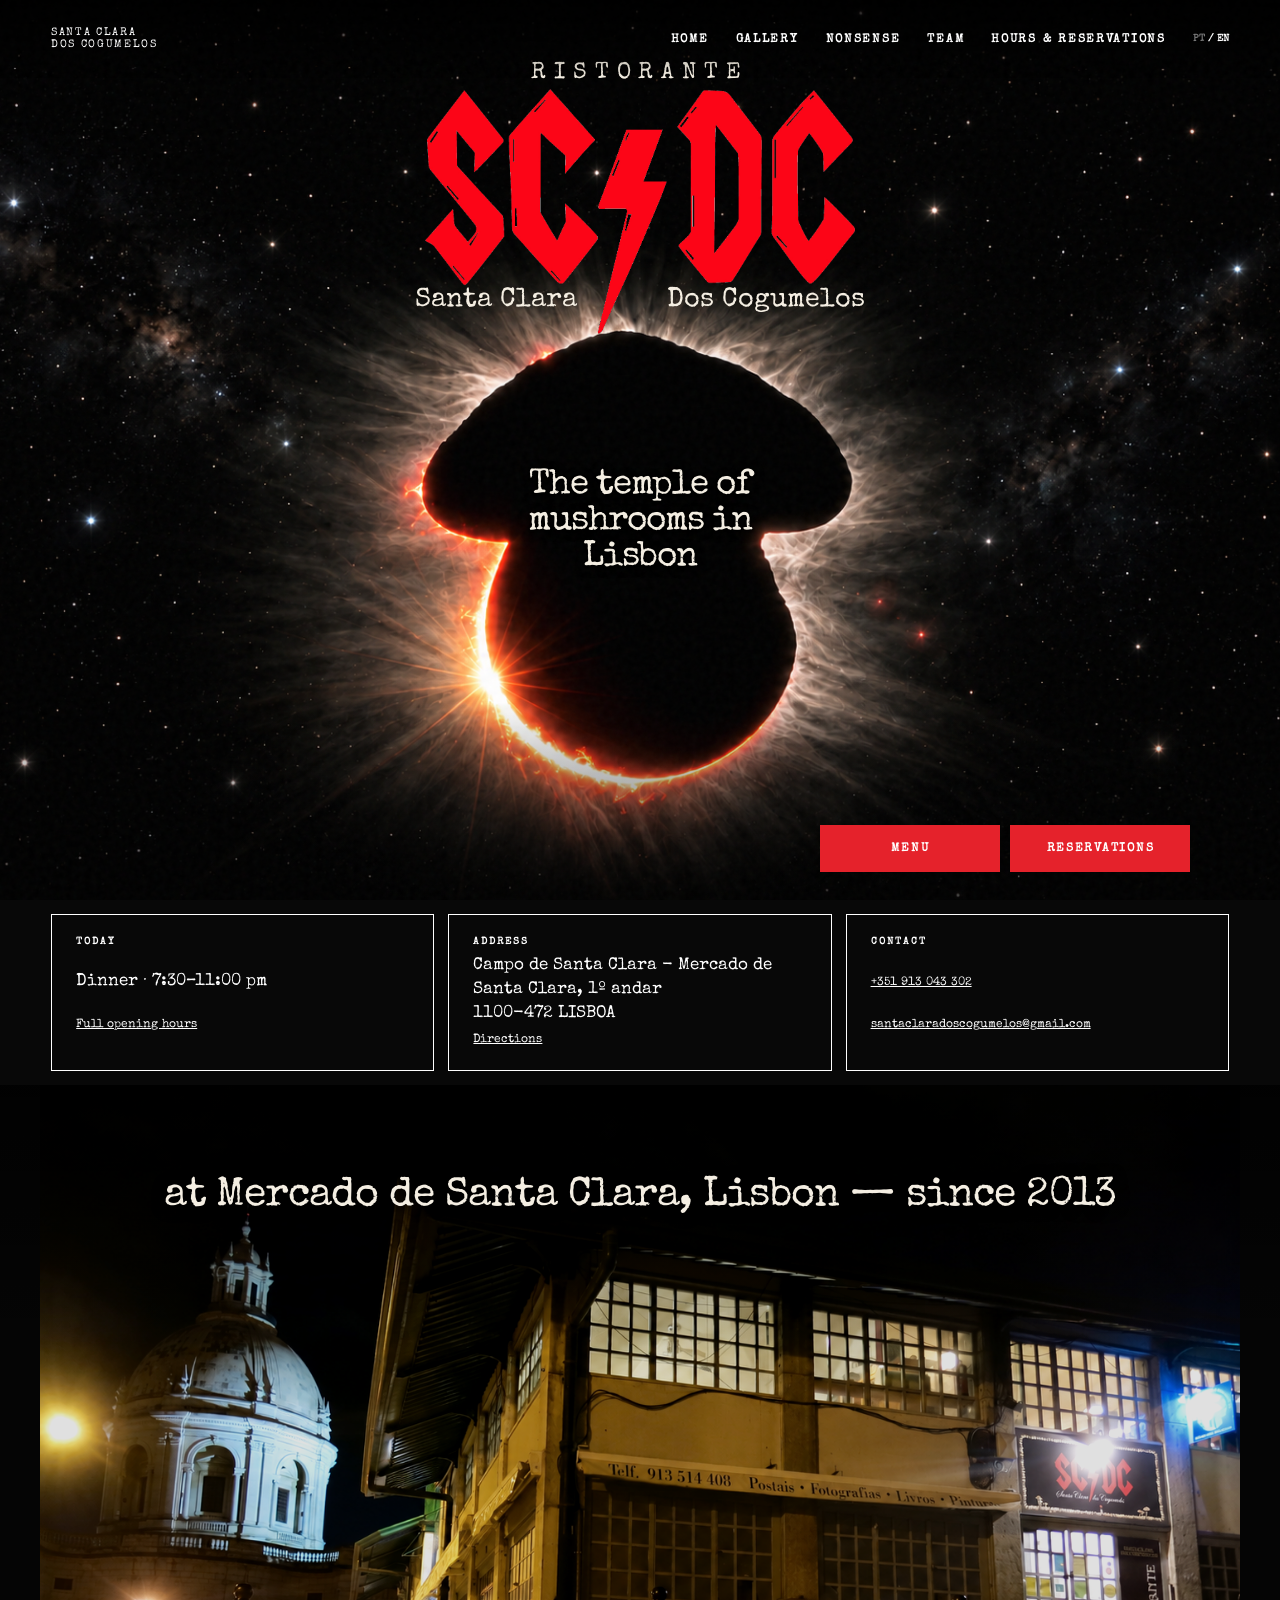
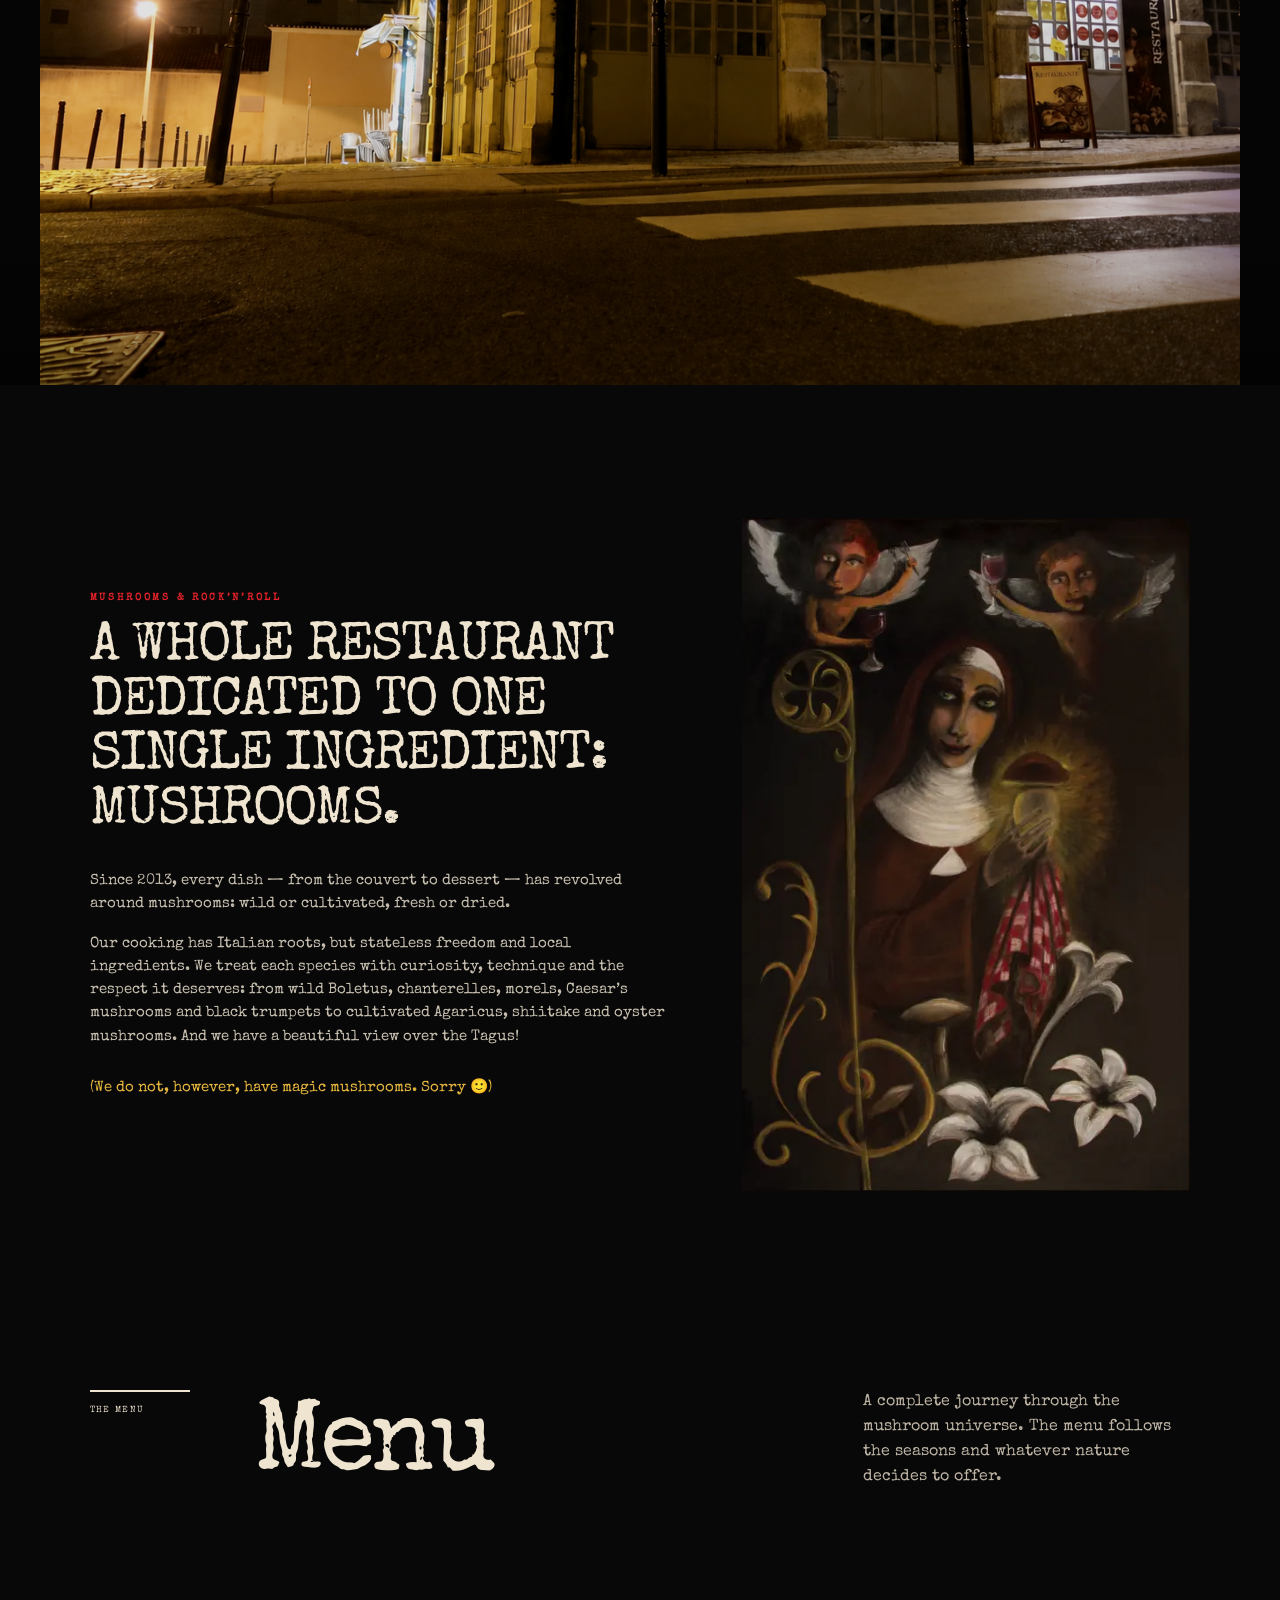
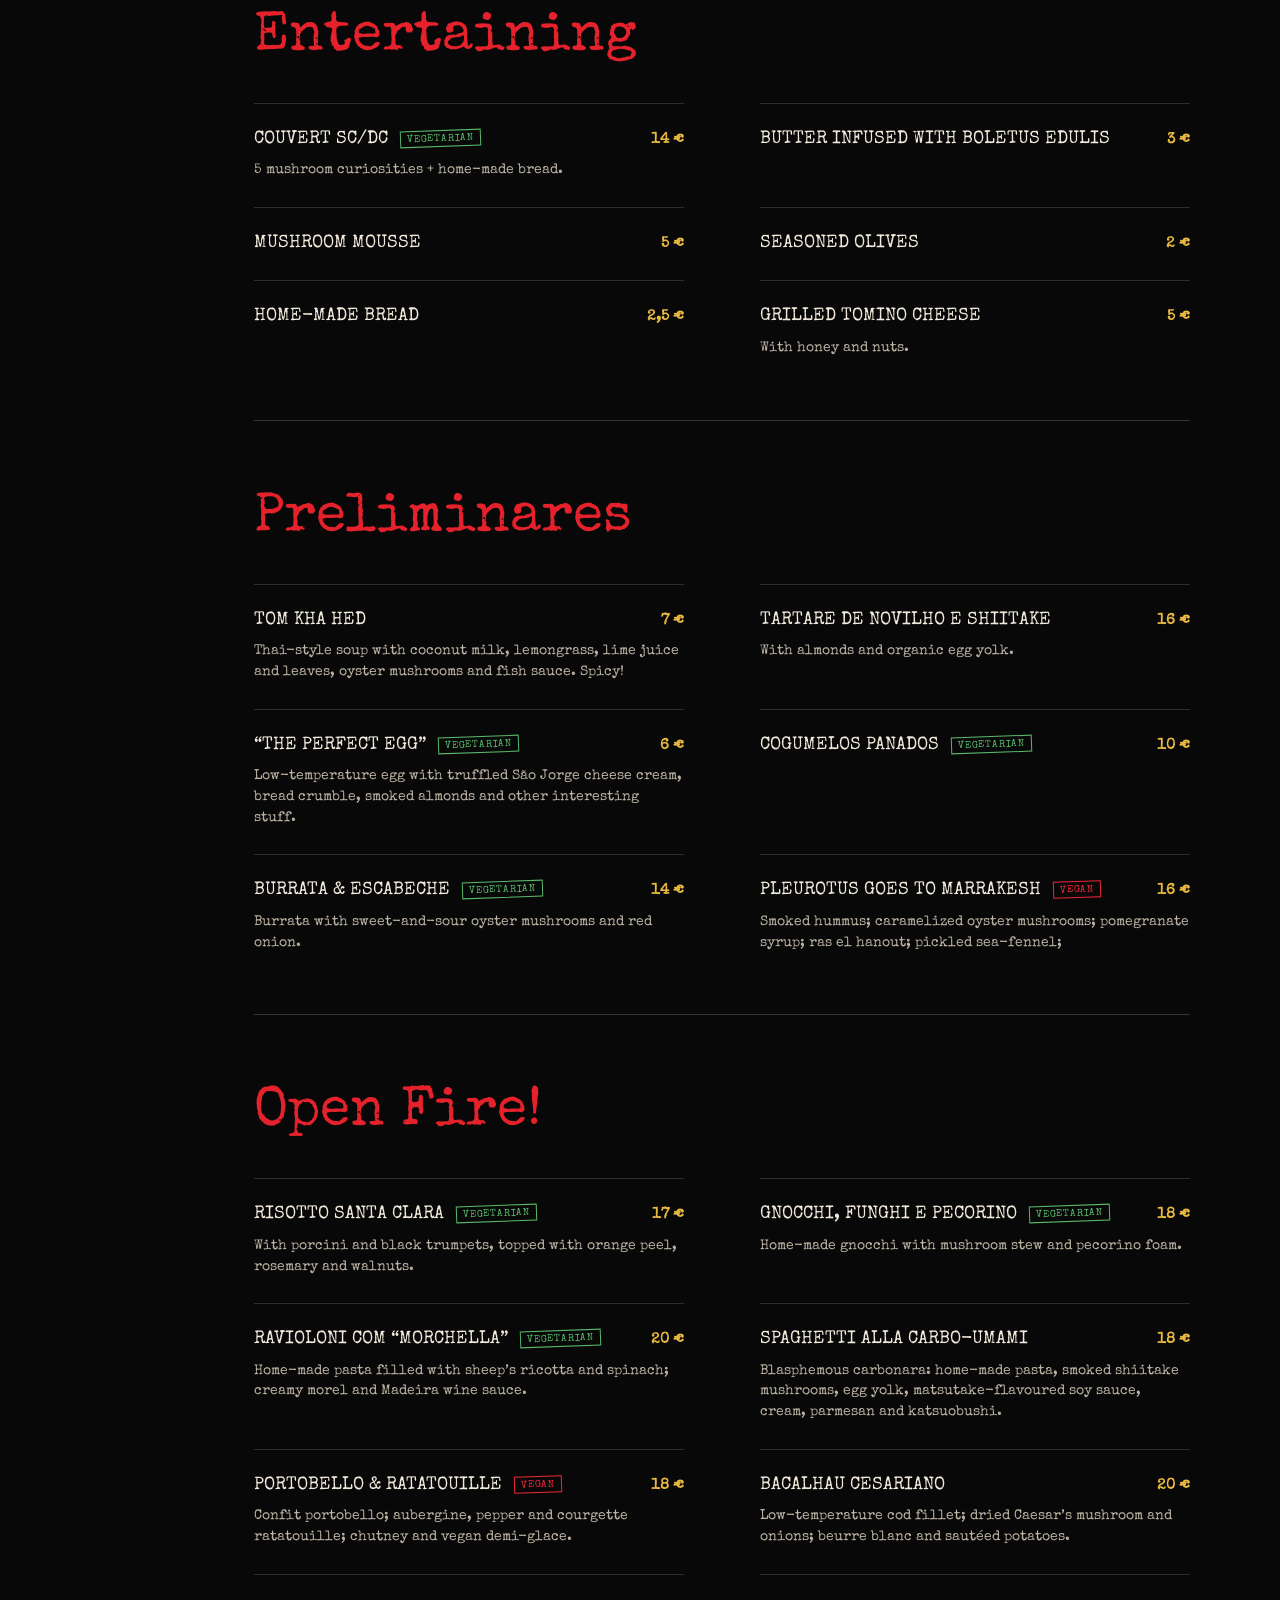
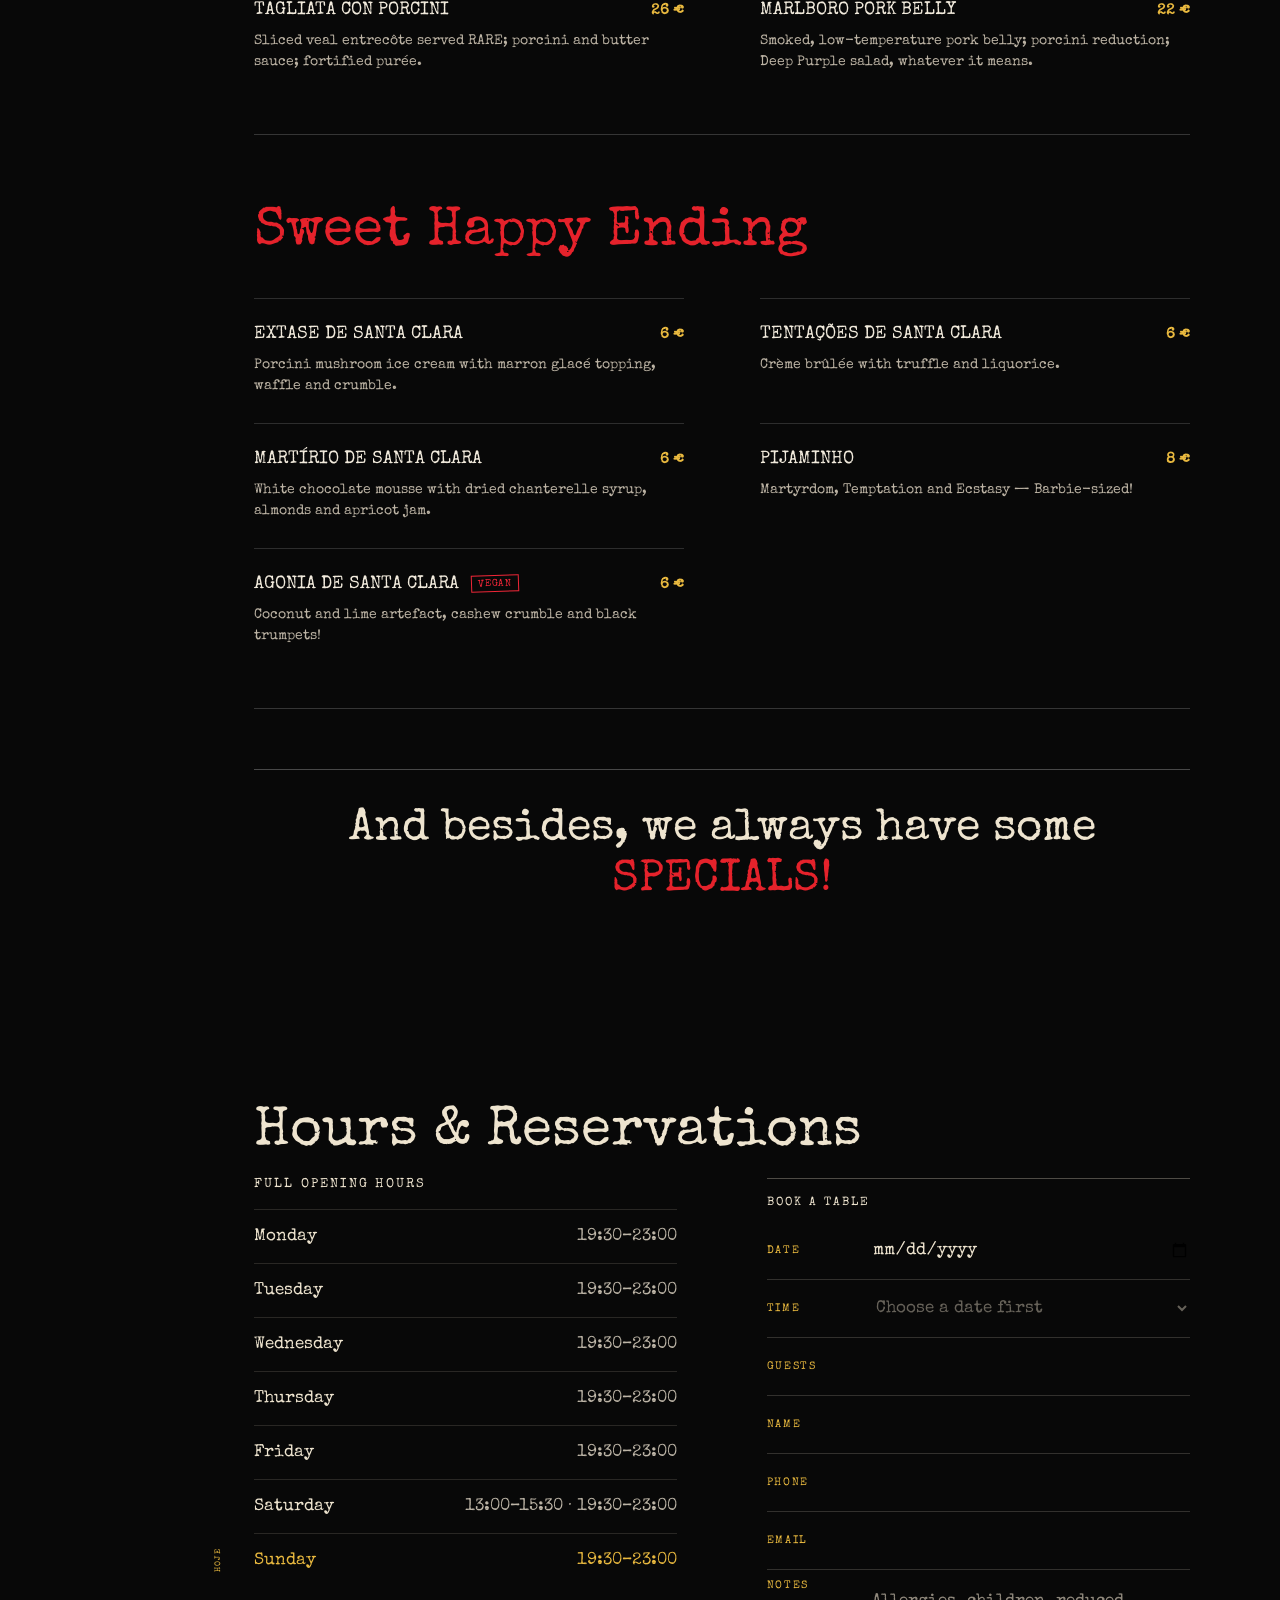
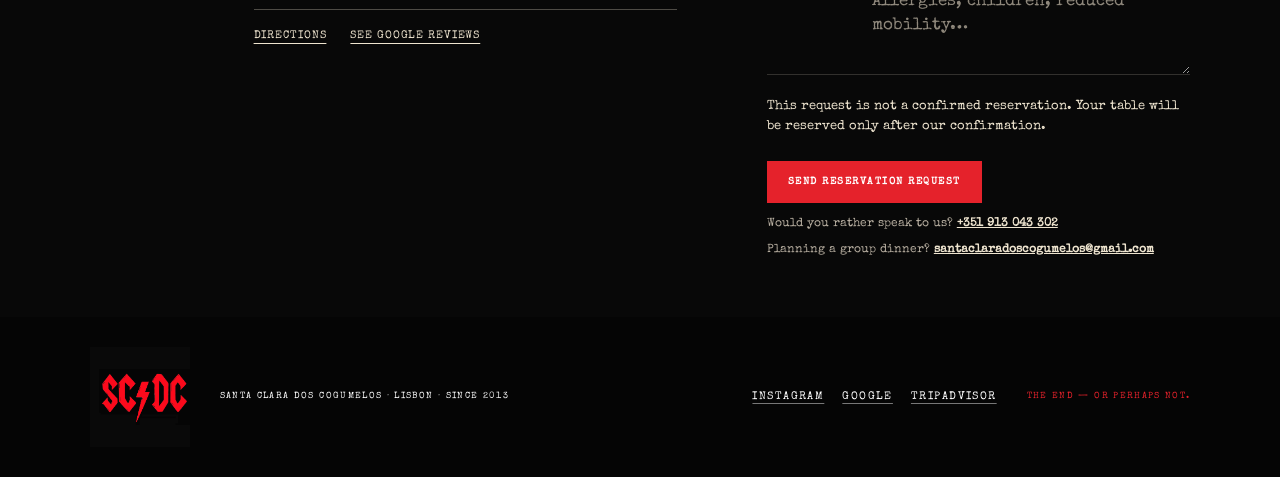
==== commit eefe2beb: "Migliora leggibilità e corregge indirizzo" ====
--- a/en/index.html
+++ b/en/index.html
@@ -82,7 +82,7 @@
         <div>
           <span>Address</span
           ><strong
-            >Campo de Santa Clara — Mercado de Santa Clara, 1.º andar</strong
+            >Campo de Santa Clara - Mercado de Santa Clara, 1º andar<br />1100-472 LISBOA</strong
           ><a
           href="https://www.google.com/maps/dir/?api=1&amp;destination=Santa+Clara+dos+Cogumelos%2C+Lisboa"
             target="_blank"
--- a/hero-v3.css
+++ b/hero-v3.css
@@ -87,8 +87,14 @@
 }
 
 .quickfacts > div:last-child { border-right: 1px solid #fff; }
-.quickfacts strong { font-size: 15px; line-height: 1.35; }
-.quickfacts a { overflow-wrap: anywhere; }
+.quickfacts span { font-size: 10px; }
+.quickfacts strong { font-size: 17px; line-height: 1.4; }
+.quickfacts a { font-size: 11.5px; line-height: 1.4; overflow-wrap: anywhere; }
+
+/* Readability pass: primary navigation, hero calls to action and footer links. */
+.site-header nav > a { font-size: 11.5px; }
+.hero .button { font-size: 11.5px; }
+.social-links a { font-size: 11px; line-height: 1.4; }
 
 @media (max-width: 900px) {
   .hero-grid { min-height: 100svh; padding: 0 22px 14px; }
@@ -102,10 +108,17 @@
   .hero .overline { font-size: 11px; letter-spacing: .1em; }
   .hero h1 { top: 71%; left: 50%; width: min(86vw, 470px); transform: translate(-50%, -50%); padding: 10px 8px 7px; font-size: clamp(32px, 8.6vw, 47px); }
   .hero .actions { right: 0; left: 0; }
-  .hero .button { flex: 1; min-width: 0; padding: 16px 8px; }
+  .hero .button { flex: 1; min-width: 0; padding: 17px 8px; font-size: 12px; }
   .hero-caption { display: flex; left: 22px; bottom: 62px; }
   .quickfacts { gap: 10px; padding: 10px; }
-  .quickfacts > div { min-height: 0; padding: 20px 22px; border: 1px solid #fff; }
+  .quickfacts > div { min-height: 0; padding: 21px 22px; border: 1px solid #fff; }
+  .quickfacts span { font-size: 10px; }
+  .quickfacts strong { font-size: 18px; }
+  .quickfacts a { font-size: 12px; }
+  .site-header nav > a,
+  .lang { font-size: 12px; line-height: 1.35; }
+  .social-links { gap: 22px; flex-wrap: wrap; }
+  .social-links a { padding: 6px 0; font-size: 12px; }
 }
 
 /* One-screen schedule and booking page */
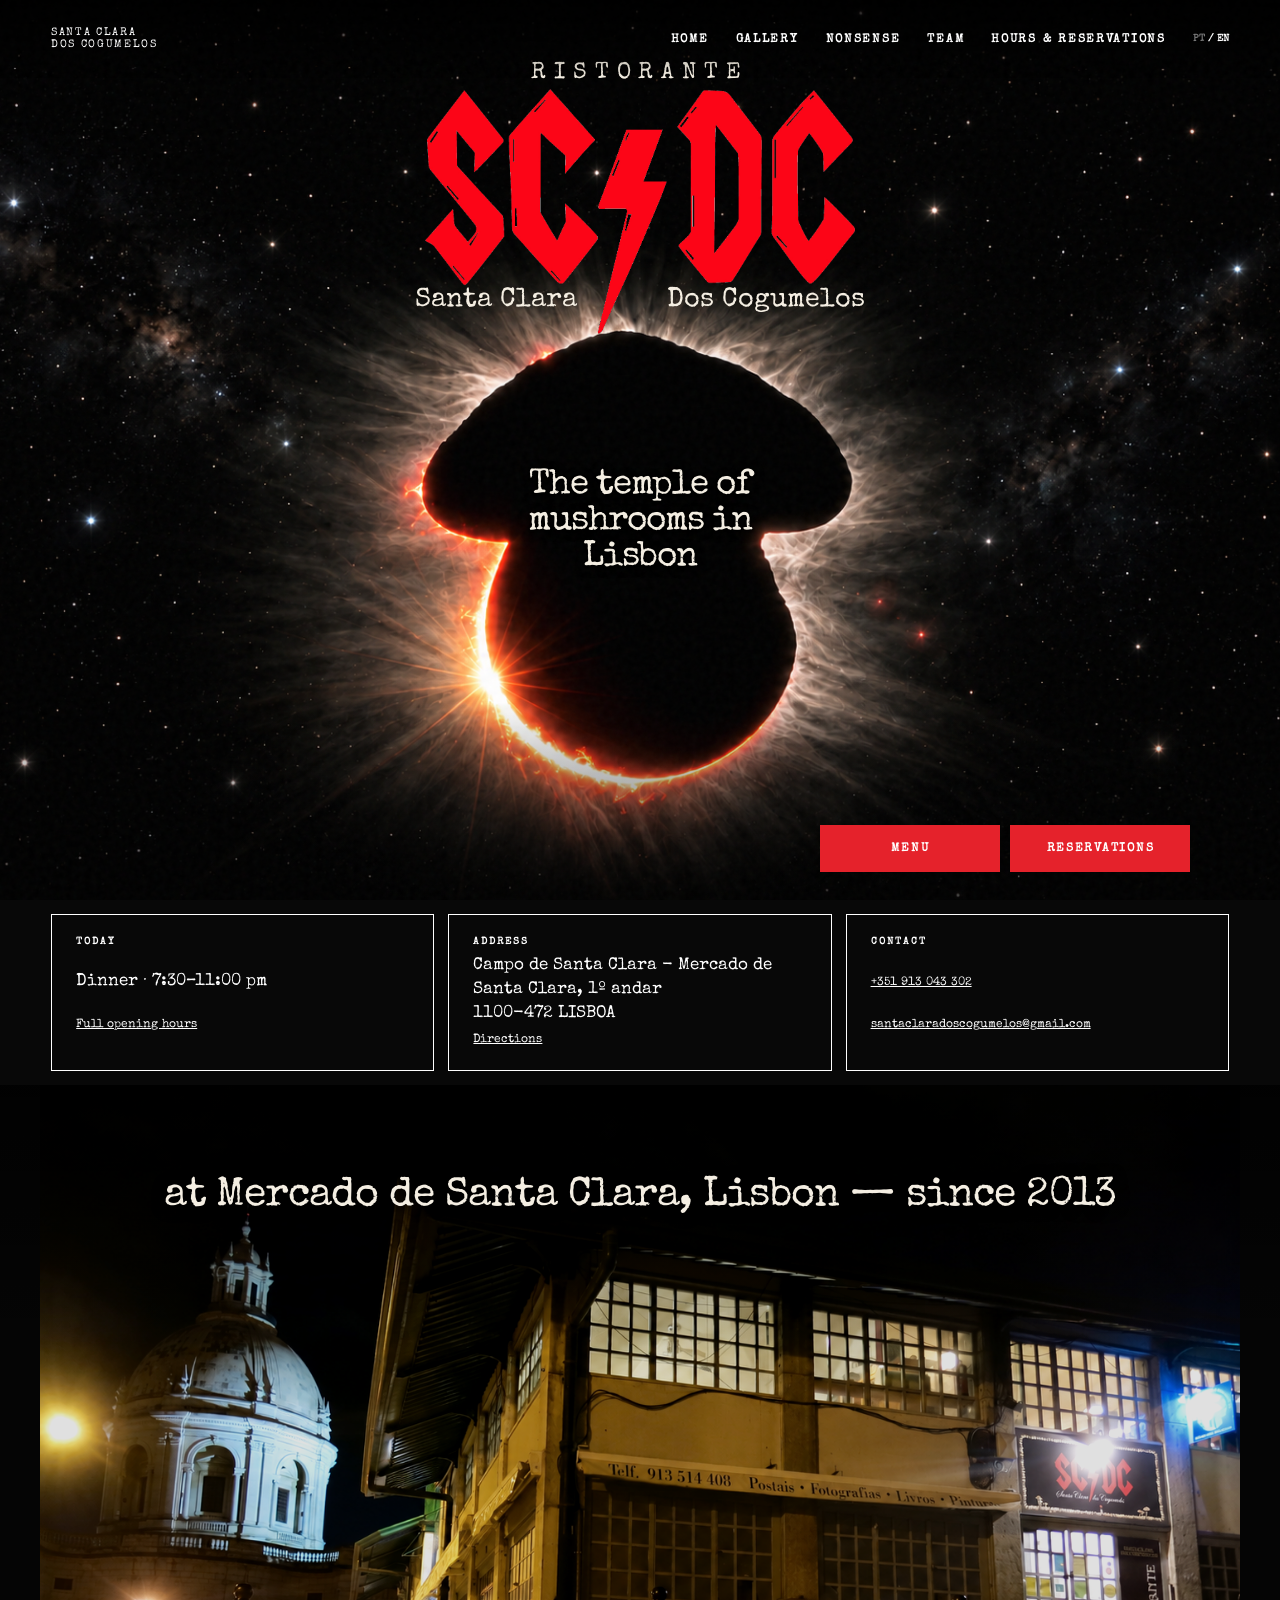
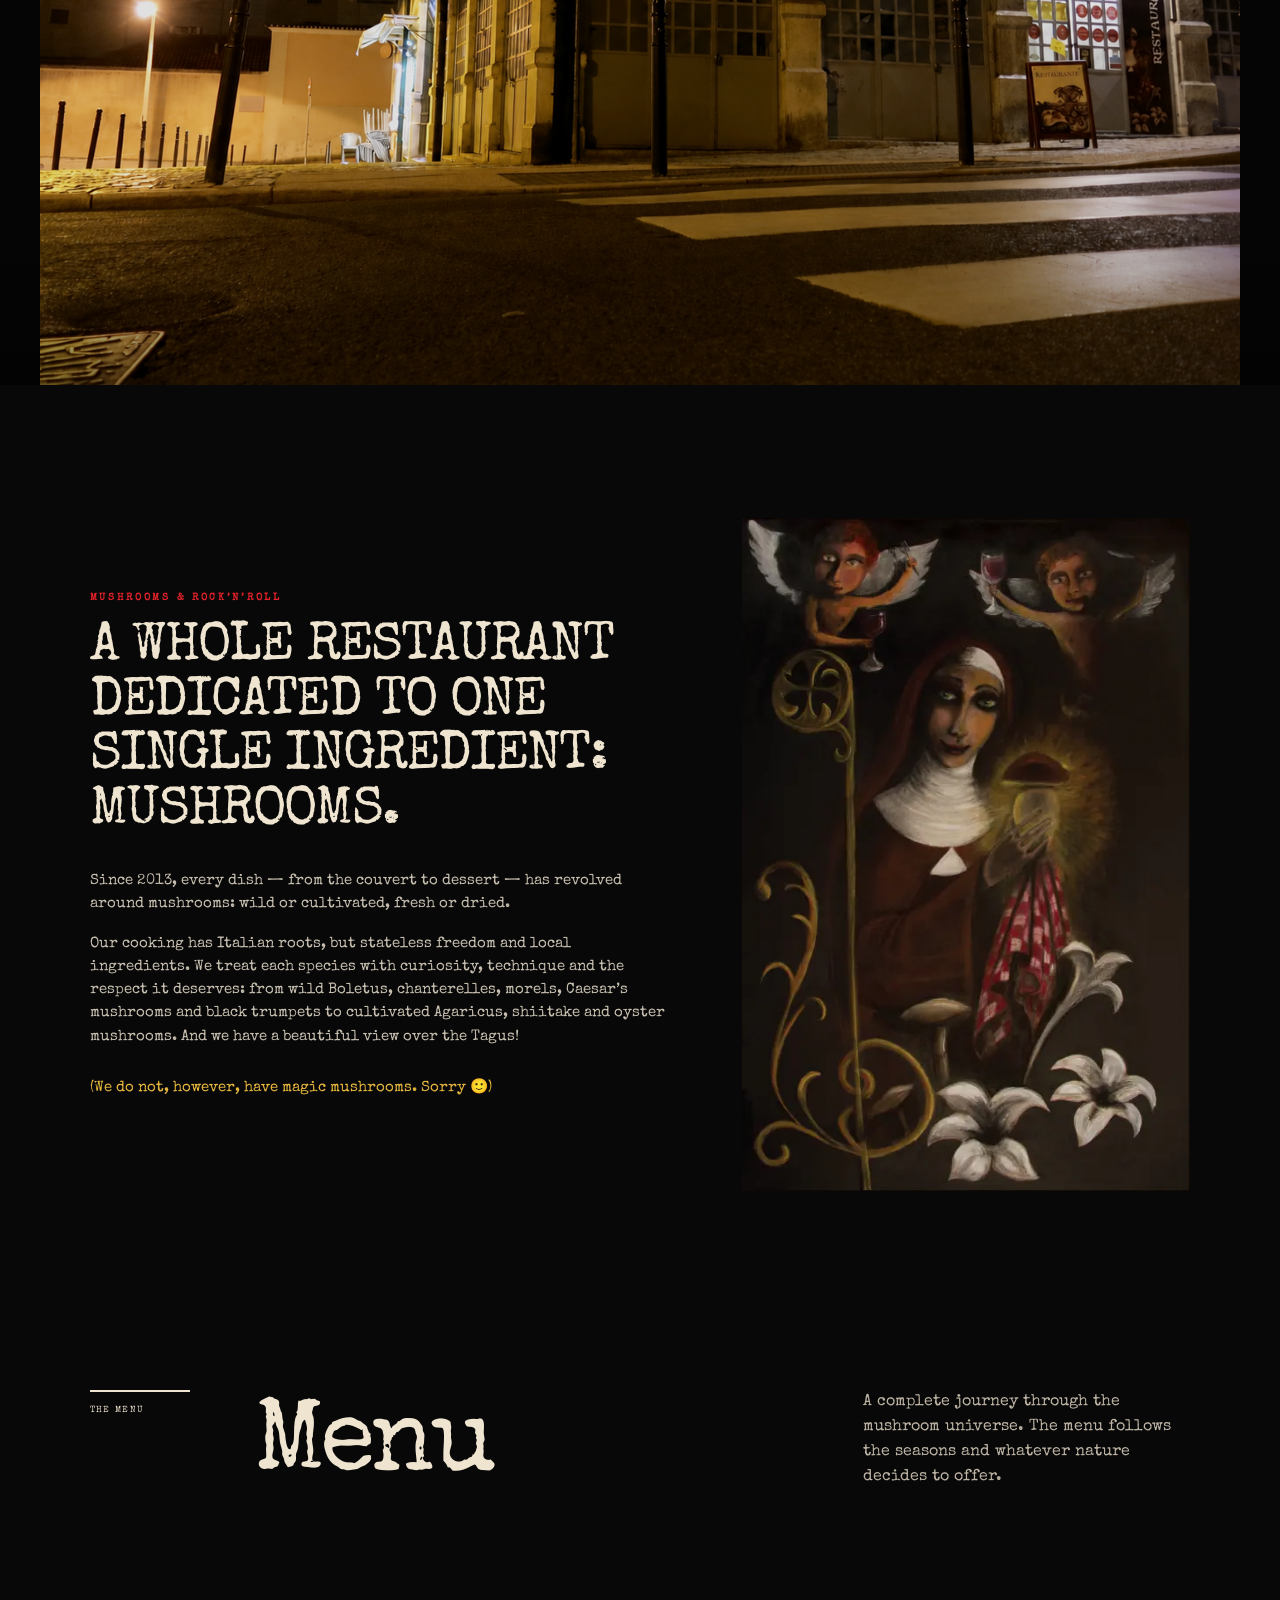
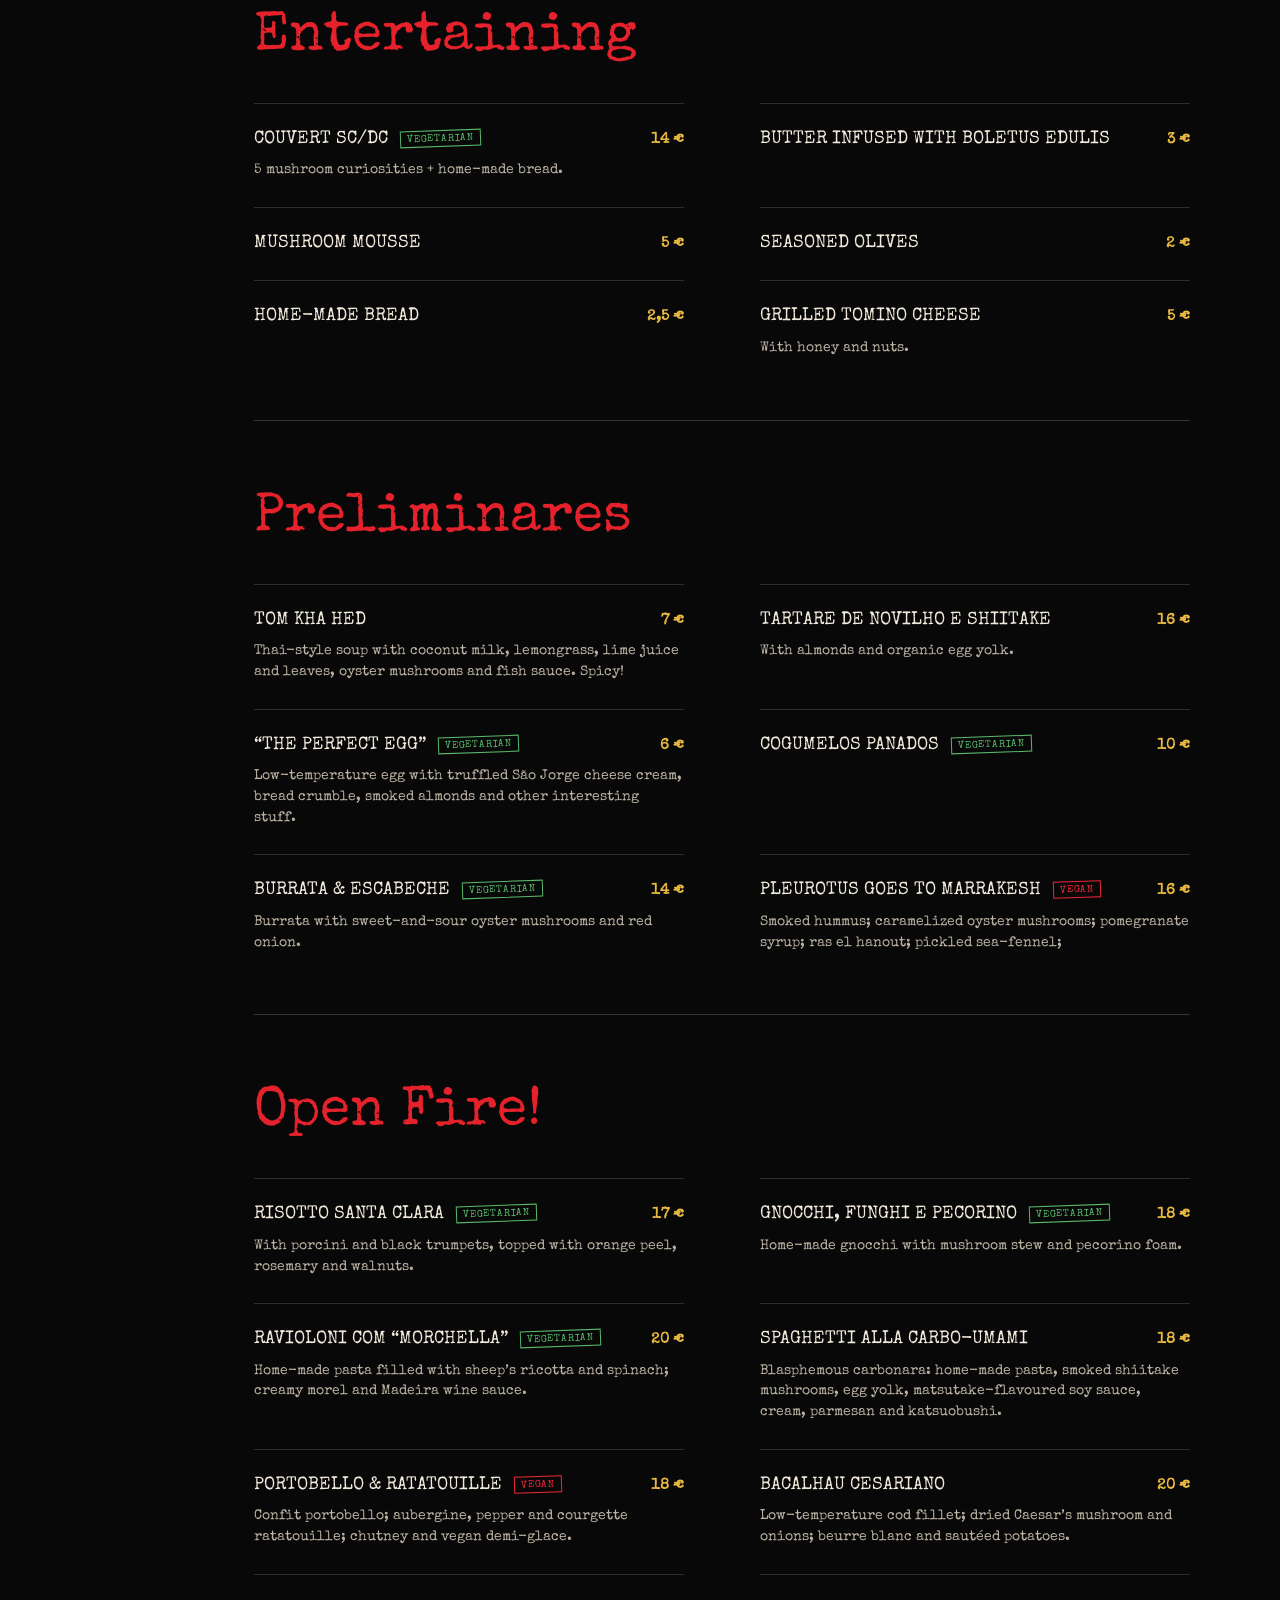
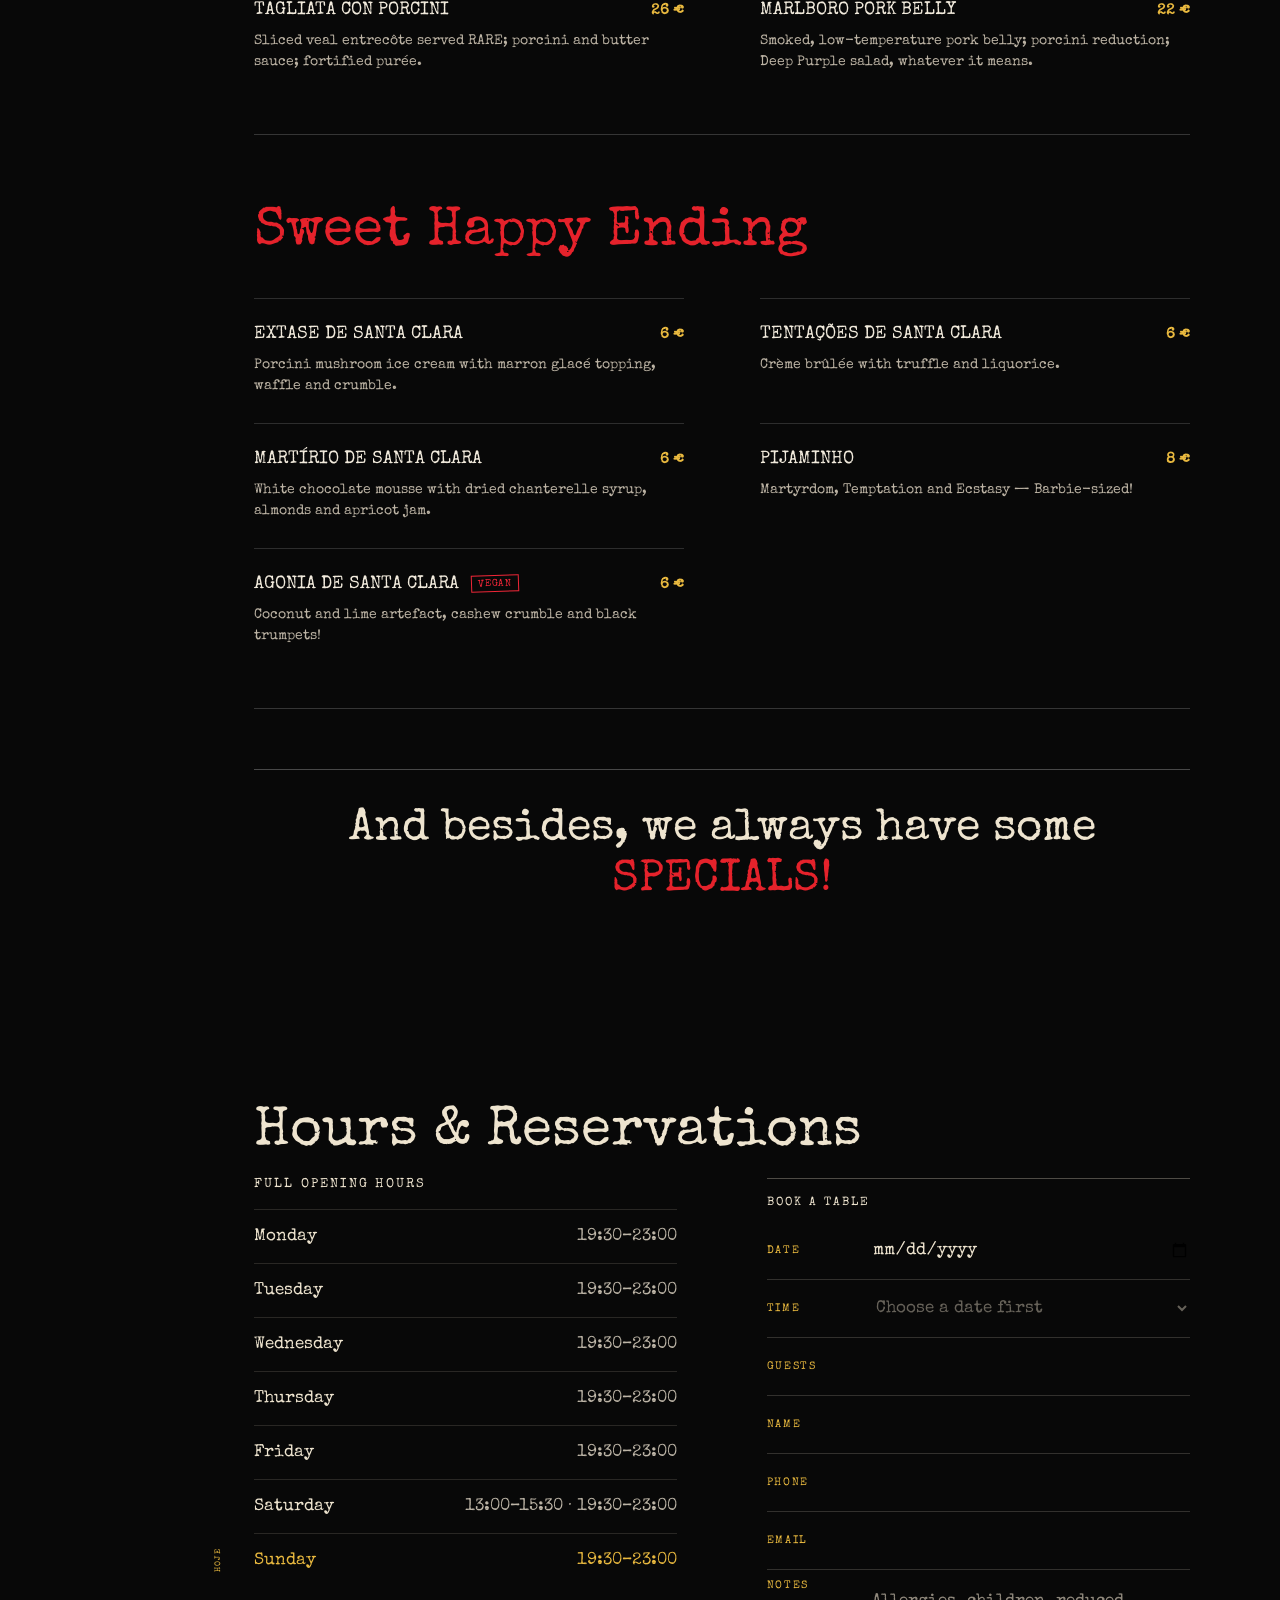
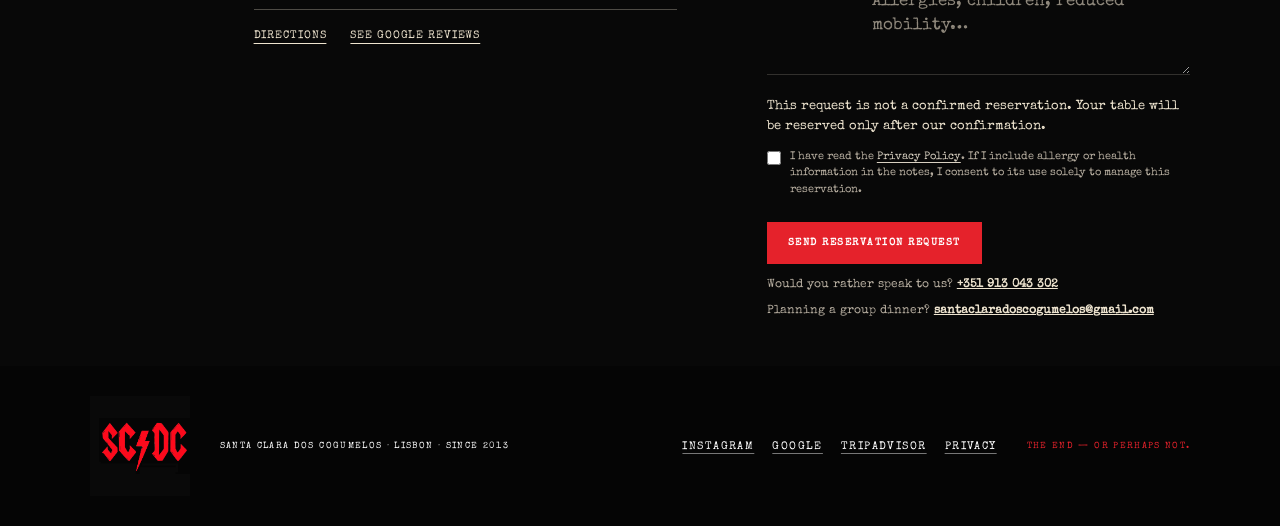
==== commit 1e6ae529: "Aggiunge privacy policy PT-EN" ====
--- a/en/index.html
+++ b/en/index.html
@@ -510,6 +510,10 @@
             <p class="form-notice">
               This request is not a confirmed reservation. Your table will be reserved only after our confirmation.
             </p>
+            <label class="privacy-consent">
+              <input name="privacyAccepted" type="checkbox" value="yes" required />
+              <span>I have read the <a href="privacy.html">Privacy Policy</a>. If I include allergy or health information in the notes, I consent to its use solely to manage this reservation.</span>
+            </label>
             <button class="button red" type="submit">
               Send reservation request
             </button>
@@ -553,6 +557,7 @@
         rel="noopener"
         >TripAdvisor</a
       >
+      <a href="privacy.html">Privacy</a>
     </nav>
     <p class="end">THE END — or perhaps not.</p>
     </footer>
--- a/hero-v3.css
+++ b/hero-v3.css
@@ -294,6 +294,10 @@
 .form-row input:focus,.form-row select:focus,.form-row textarea:focus { box-shadow: inset 0 -1px #e9b93f; }
 .form-row-notes { align-items: start; padding-top: 10px; }
 .form-notice { max-width: 520px; margin: 22px 0 0; color: #eee4cf; font-size: 13px; line-height: 1.55; }
+.privacy-consent { display: flex; align-items: flex-start; gap: 9px; max-width: 560px; margin-top: 12px; color: #b9b0a2; font: 11px/1.5 Arial,sans-serif; }
+.privacy-consent input { flex: 0 0 auto; width: 14px; height: 14px; margin: 2px 0 0; accent-color: #e5222b; }
+.privacy-consent a { color: #d8d0c1; text-underline-offset: 3px; }
+.privacy-consent a:hover,.privacy-consent a:focus-visible { color: #e9b93f; }
 .reservation-form .button { margin-top: 24px; cursor: pointer; }
 .reservation-form > p.booking-alternative,.reservation-form > p.group-alternative { max-width: 520px; color: #b9b0a2; font-size: 12px; line-height: 1.5; }
 .group-alternative { margin-top: -4px; }
@@ -305,6 +309,15 @@
 .form-status.success { padding: 15px; color: #132415; background: #d9ead7; border-left: 4px solid #6d9c69; }
 .form-status.error { padding: 15px; color: #fff; background: #3f1013; border-left: 4px solid #e5222b; }
 
+.privacy-page { min-height: 100vh; padding: 110px max(24px,8vw) 80px; color: #eee4cf; background: #090909; }
+.privacy-page article { max-width: 760px; margin: 0 auto; }
+.privacy-page h1 { margin: 0 0 35px; font-size: clamp(30px,5vw,58px); line-height: 1; }
+.privacy-page h2 { margin: 34px 0 10px; color: #e9b93f; font-size: 13px; letter-spacing: .14em; text-transform: uppercase; }
+.privacy-page p,.privacy-page li { font: 16px/1.65 Arial,sans-serif; }
+.privacy-page a { color: #eee4cf; }
+.privacy-page .privacy-back { display: inline-block; margin-bottom: 36px; font: 11px/1.4 Arial,sans-serif; letter-spacing: .12em; text-transform: uppercase; }
+.privacy-updated { margin-top: 42px; color: #8f887c; font-size: 12px!important; }
+
 @media (max-width: 900px) {
   .booking-page { display: block; min-height: auto; padding: 82px 24px 55px; }
   .booking-page > h2 { margin: 28px 0 35px; }
